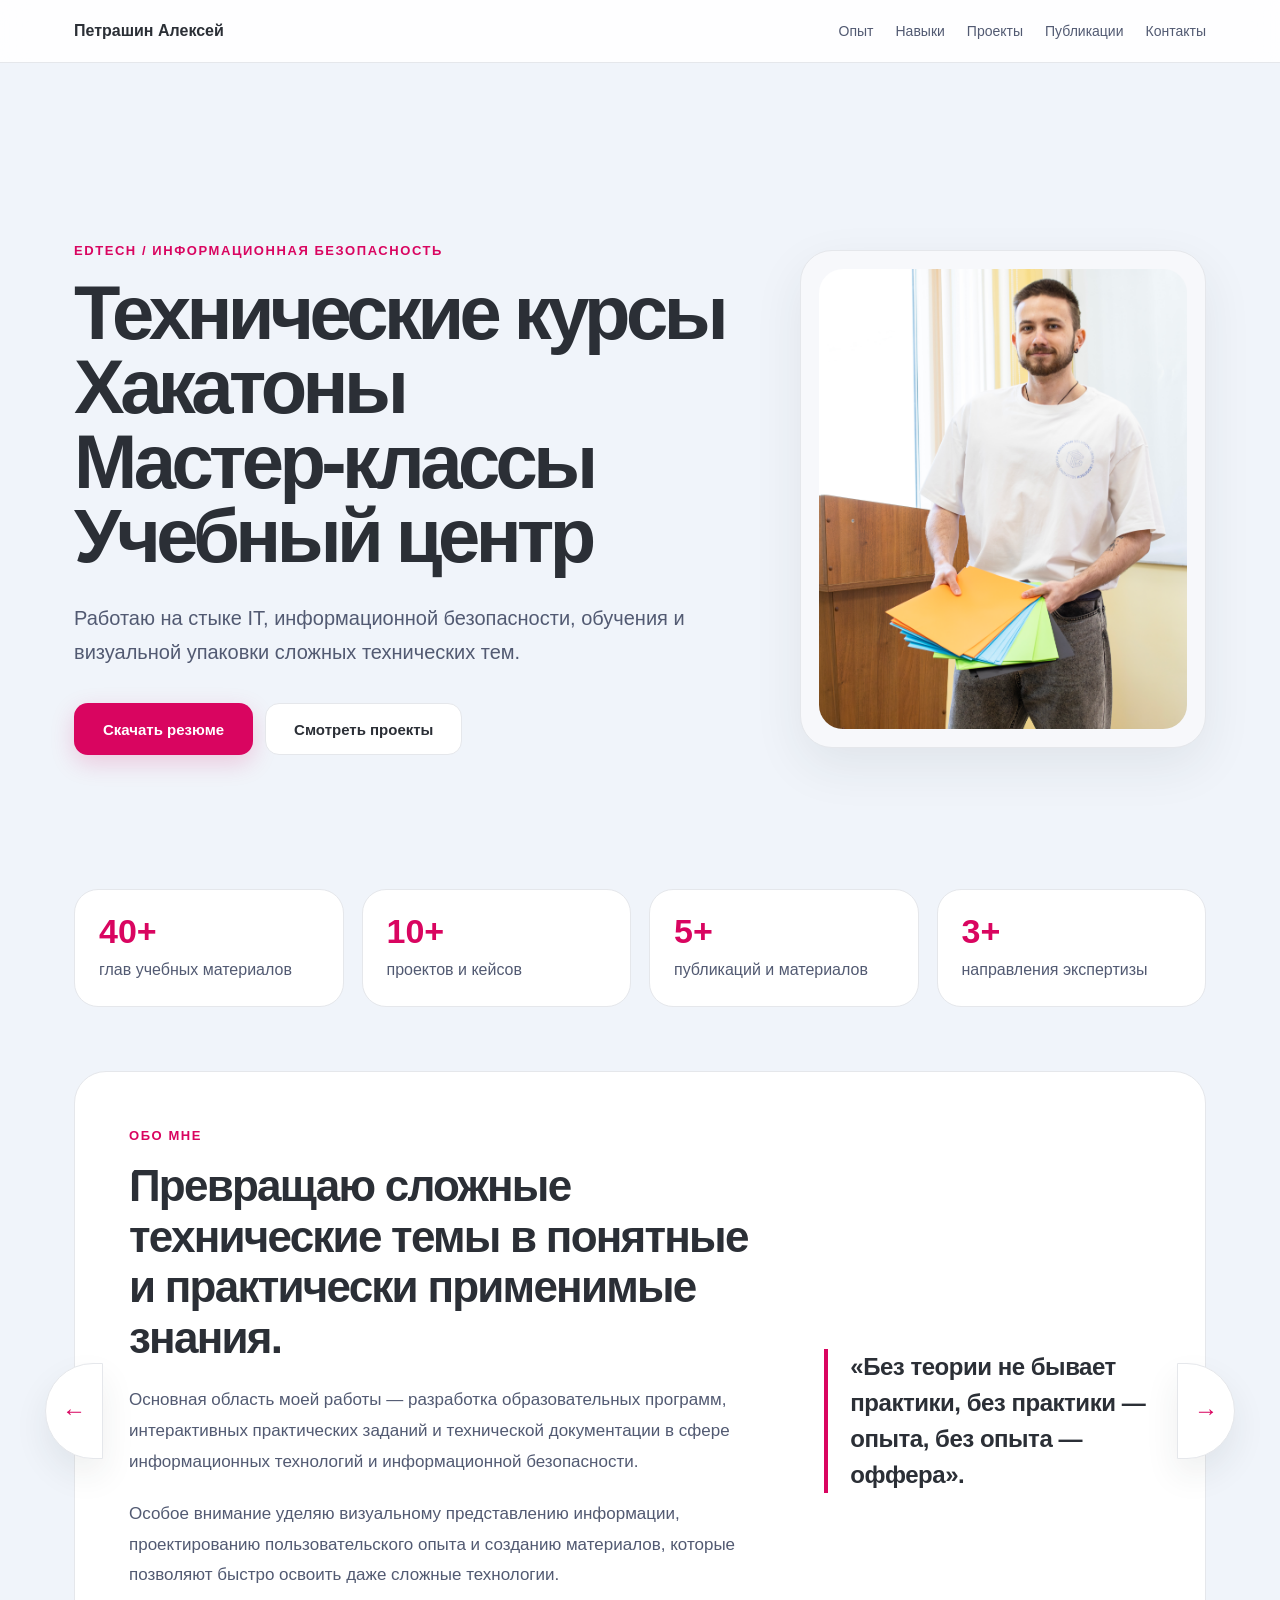
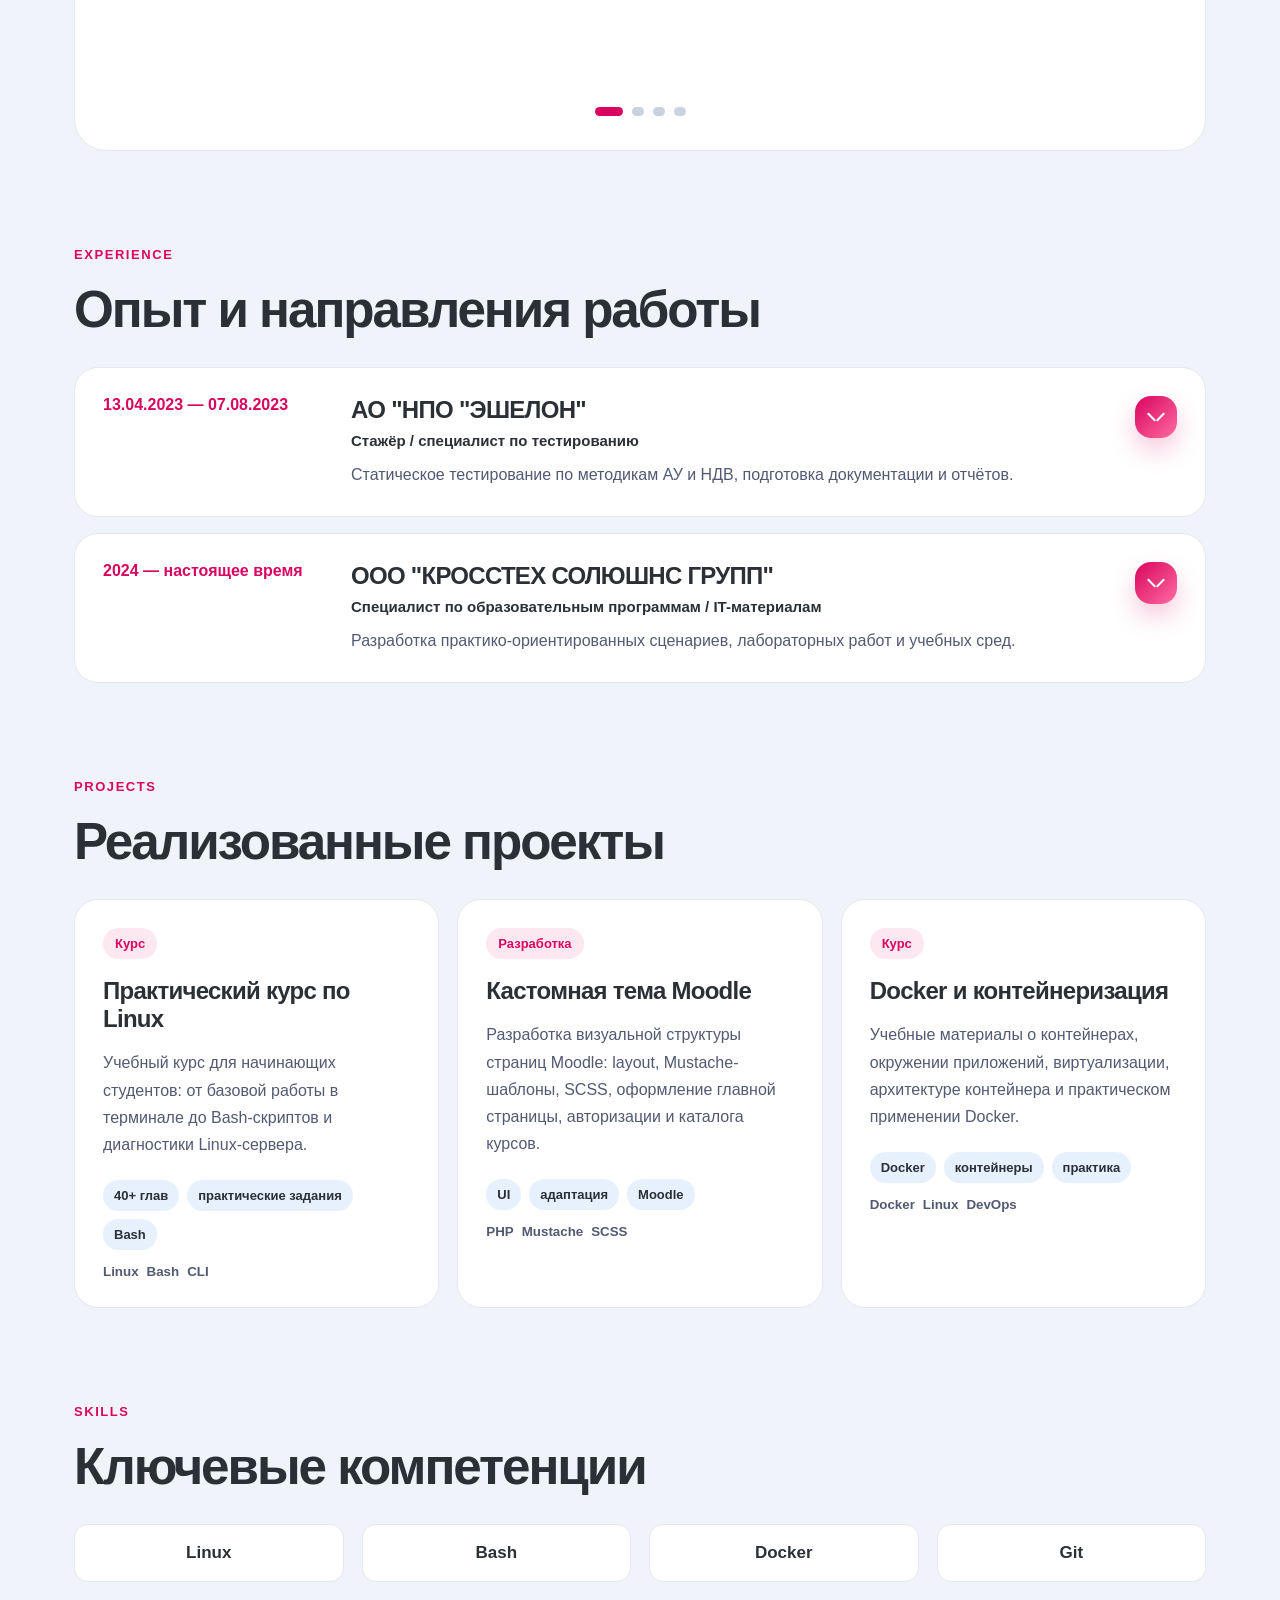
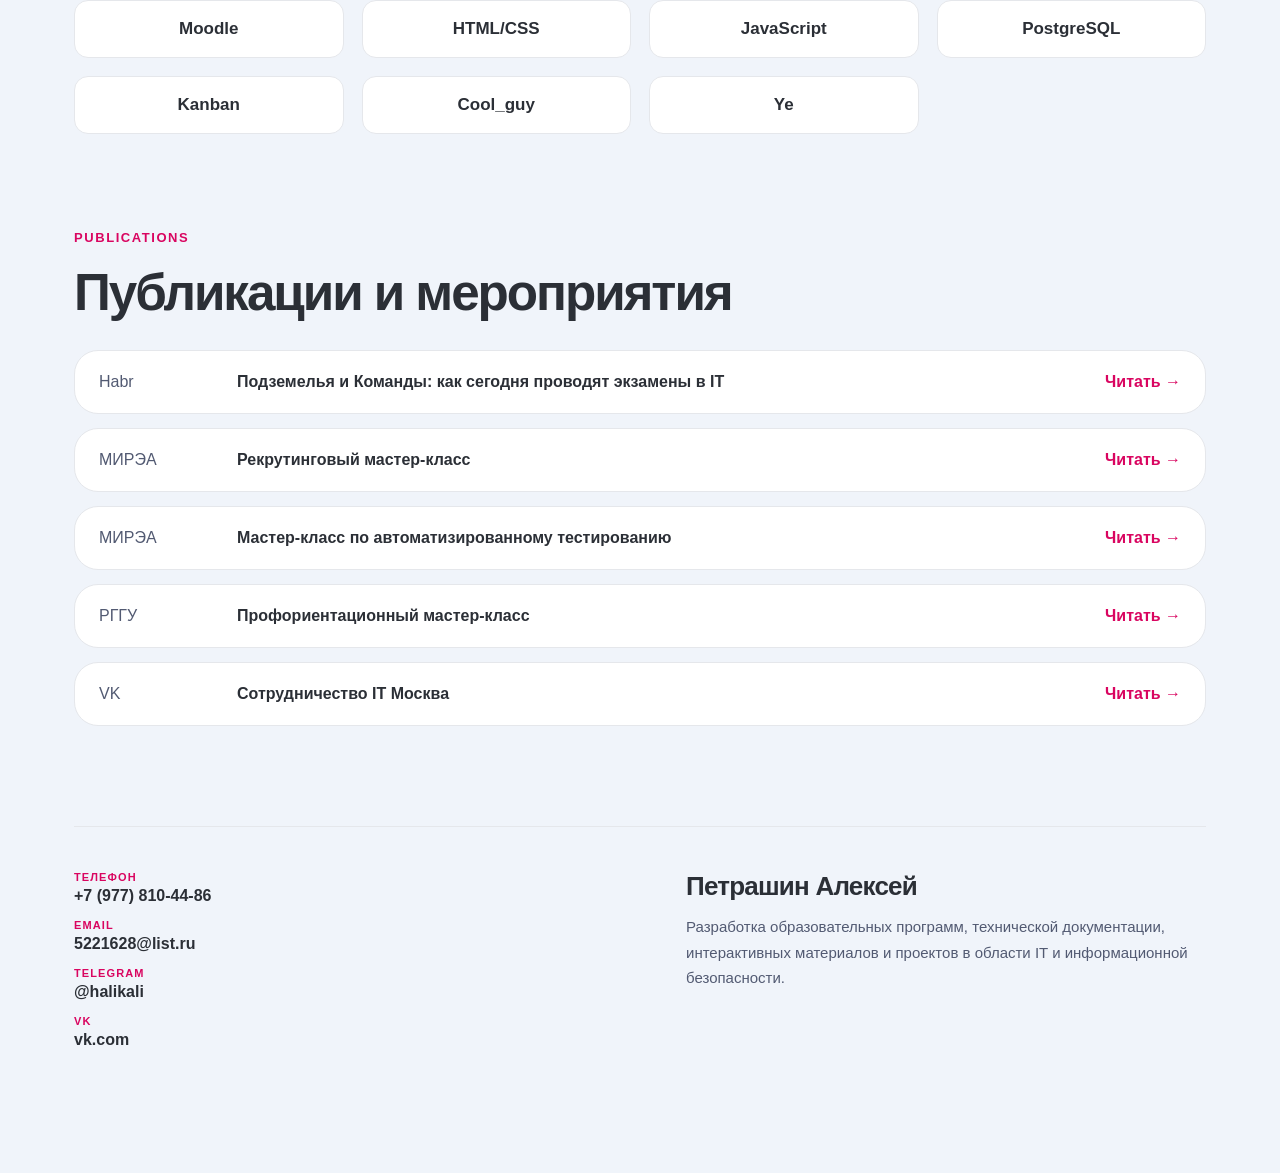
==== index.html @ f8457499 "Update portfolio design" ====
<!DOCTYPE html>
<html lang="ru">
<head>
  <meta charset="UTF-8" />
  <meta name="viewport" content="width=device-width, initial-scale=1.0" />

  <title>Имя Фамилия — резюме</title>

  <link rel="stylesheet" href="css/style.css" />
</head>
<body>

  <header class="site-header">
    <a class="logo" href="#">Петрашин Алексей</a>
    <nav class="nav">
      <a href="#experience">Опыт</a>
      <a href="#skills">Навыки</a>
      <a href="#projects">Проекты</a>
      <a href="#publications">Публикации</a>
      <a href="#contacts">Контакты</a>
    </nav>
  </header>
  
  <!-- &nbsp;  -->

  <main>


    <section class="hero">
      <div class="hero-content">
        <!-- <p class="eyebrow">IT / Education / Research</p> -->
        <p class="eyebrow">EdTech / Информационная безопасность</p>
        <h1>Технические курсы<br>Хакатоны<br>Мастер-классы<br> Учебный центр</h1>
        <!-- <h1>Создаю образовательные продукты, технические курсы и практические IT-материалы</h1> -->
        <p class="hero-text">
          Работаю на стыке IT, информационной безопасности, обучения и визуальной упаковки сложных технических тем.
        </p>
        <div class="hero-actions">
          <a class="button primary" href="assets/files/resume.pdf" target="_blank">
          Скачать резюме
          </a>
          <a class="button secondary" href="#projects">
          Смотреть проекты
          </a>
        </div>
      </div>
      <div class="hero-card">
        <div class="photo-container">
          <img src="src/pic/me.jpg" alt="Фотография">
        </div>
      </div>
    </section>


    <section class="stats">
      <div>
          <strong>40+</strong>
          <span>глав учебных материалов</span>
      </div>
      <div>
          <strong>10+</strong>
          <span>проектов и кейсов</span>
      </div>
      <div>
          <strong>5+</strong>
          <span>публикаций и материалов</span>
      </div>
      <div>
          <strong>3+</strong>
          <span>направления экспертизы</span>
      </div>
    </section>


<!-- <section class="about-me">
  <div class="about-text">
    <p class="eyebrow">About me</p>
    <h2>
      Превращаю сложные технические темы
      в понятные и практически применимые знания.
    </h2>
    <p>
      Основная область моей работы — разработка образовательных программ,
      интерактивных практических заданий и технической документации в сфере
      информационных технологий и информационной безопасности.
    </p>
    <p>
      Особое внимание уделяю визуальному представлению информации,
      проектированию пользовательского опыта и созданию материалов,
      которые позволяют быстро освоить даже сложные технологии.
    </p>
  </div>
  <div class="about-quote">
    <blockquote>
      «Без теории не бывает практики, без практики — опыта, без опыта — оффера».
    </blockquote>
  </div>
</section> -->

<section class="about-me">

  <p class="eyebrow">Обо мне</p>

  <button class="about-slider-btn about-slider-btn-prev" type="button" id="aboutPrev" aria-label="Предыдущий слайд">
    ←
  </button>

  <button class="about-slider-btn about-slider-btn-next" type="button" id="aboutNext" aria-label="Следующий слайд">
    →
  </button>








  <div class="about-slider-window">
    <div class="about-slider-track" id="aboutSliderTrack">

      <article class="about-slide about-slide-text">
        <div class="about-text">
          <h2>
            Превращаю сложные технические темы
            в понятные и практически применимые знания.
          </h2>

          <p>
            Основная область моей работы — разработка образовательных программ,
            интерактивных практических заданий и технической документации в сфере
            информационных технологий и информационной безопасности.
          </p>

          <p>
            Особое внимание уделяю визуальному представлению информации,
            проектированию пользовательского опыта и созданию материалов,
            которые позволяют быстро освоить даже сложные технологии.
          </p>
        </div>

        <div class="about-quote">
          <blockquote>
            «Без теории не бывает практики, без практики — опыта, без опыта — оффера».
          </blockquote>
        </div>
      </article>

      <article class="about-slide">
        <img src="src/pic/about-1.jpg" alt="Фото">
      </article>

      <article class="about-slide">
        <img src="src/pic/about-2.jpg" alt="Фото">
      </article>

      <article class="about-slide">
        <img src="src/pic/about-3.jpg" alt="Фото">
      </article>

    </div>
  </div>

  <div class="about-dots" id="aboutDots"></div>

</section>





<!-- Опыт -->
<section class="section" id="experience">
  <div class="section-head">
    <p class="eyebrow">Experience</p>
    <h2>Опыт и направления работы</h2>
  </div>
  <div class="experience-list" id="experienceList"></div>
</section>






<!-- Projects -->
<section class="section" id="projects">
  <div class="section-head">
    <p class="eyebrow">Projects</p>
    <h2>Реализованные проекты</h2>
  </div>
<div class="project-grid" id="projectsGrid"></div>
</section>


<!-- Skills -->
<section class="section" id="skills">
  <div class="section-head">
    <p class="eyebrow">Skills</p>
    <h2>Ключевые компетенции</h2>
  </div>
<div class="skill-grid" id="skillsGrid"></div>
</section>



<section class="section" id="publications">
  <div class="section-head">
    <p class="eyebrow">Publications</p>
    <h2>Публикации и мероприятия</h2>
  </div>
<div class="publication-list" id="publicationsList"></div>
</section>



<!-- Footer -->
<footer class="footer" id="contacts">
  <div class="footer-top">
    <div class="footer-about">
      <h2>Петрашин Алексей</h2>
      <p>
        Разработка образовательных программ, технической документации,
        интерактивных материалов и проектов в области IT и информационной безопасности.
      </p>
    </div>
    <div class="footer-contacts">
      <div class="footer-item">
        <span>Телефон</span>
        <a href="tel:+79778104486">+7 (977) 810-44-86</a>
      </div>
      <div class="footer-item">
        <span>Email</span>
        <a href="mailto:mail@example.ru">5221628@list.ru</a>
      </div>
      <div class="footer-item">
        <span>Telegram</span>
        <a href="https://t.me/username" target="_blank">@halikali</a>
      </div>
      <div class="footer-item">
        <span>VK</span>
        <a href="https://vk.com/id449569898" target="_blank">vk.com</a>
      </div>
    </div>
  </div>
</footer>


  </main>
<script src="script.js">
</script>

</body>
</html>
---- css/style.css ----
@import url("./other.css");
@import url("./header.css");
@import url("./hero.css");
@import url("./about.css");

:root {
  --bg: #F0F4FA;
  --bg-soft: #f7f8fb;
  --text: #2b2f36;
  --muted: #525a72;
  --line: #e5e7eb;
  --accent: #d90560;
  --accent-soft: #fde8f1;
  --blue-soft: #e7f1fd;

  --radius-xl: 32px;
  --radius-lg: 24px;
  --radius-md: 16px;

  --shadow: 0 18px 50px rgba(43, 47, 54, 0.08);
}

* {
  box-sizing: border-box;
}

html {
  scroll-behavior: smooth;
}

body {
  margin: 0;
  font-family: Inter, Arial, sans-serif;
  color: var(--text);
  background: var(--bg);
}

a {
  color: inherit;
  text-decoration: none;
}

main {
  max-width: 1180px;
  margin: 0 auto;
  padding: 56px 24px 90px;
}

h1 {
  max-width: 820px;
  margin: 0;
  font-size: clamp(42px, 6vw, 76px);
  line-height: 0.98;
  letter-spacing: -0.06em;
}
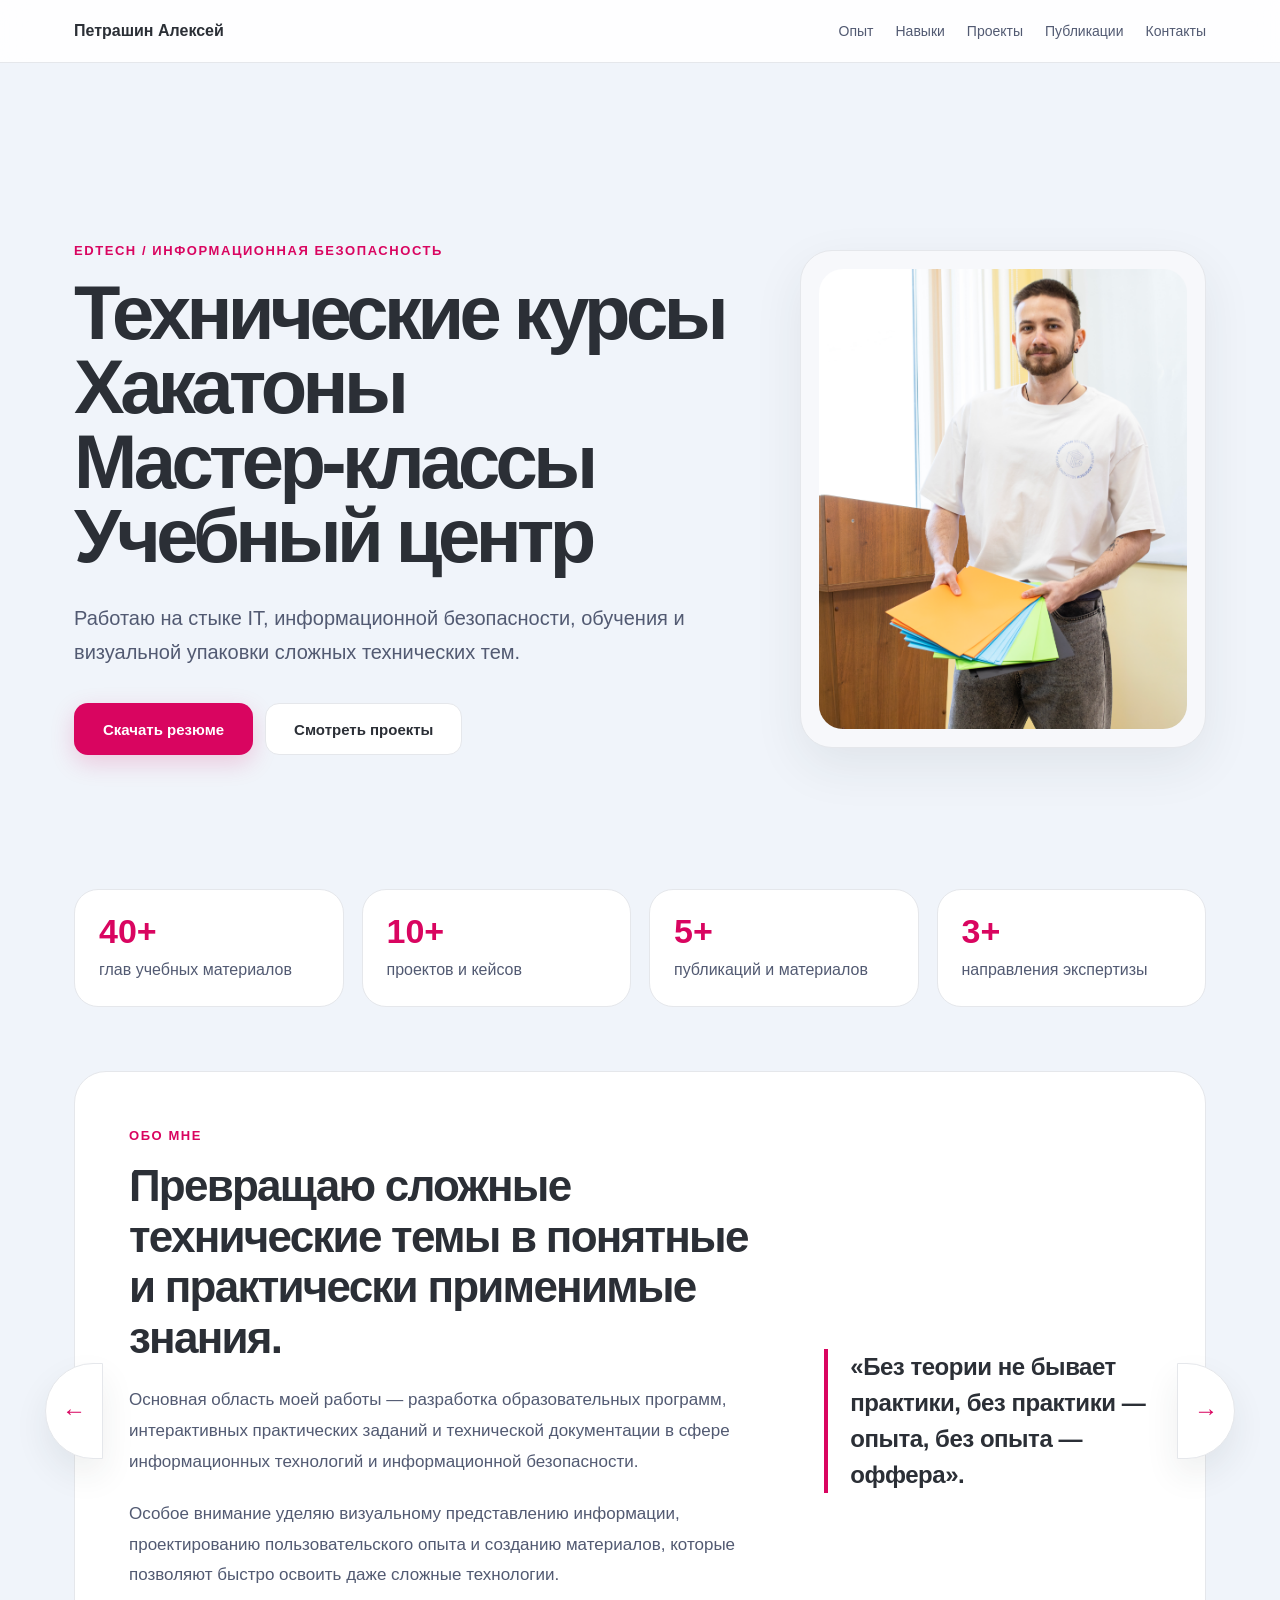
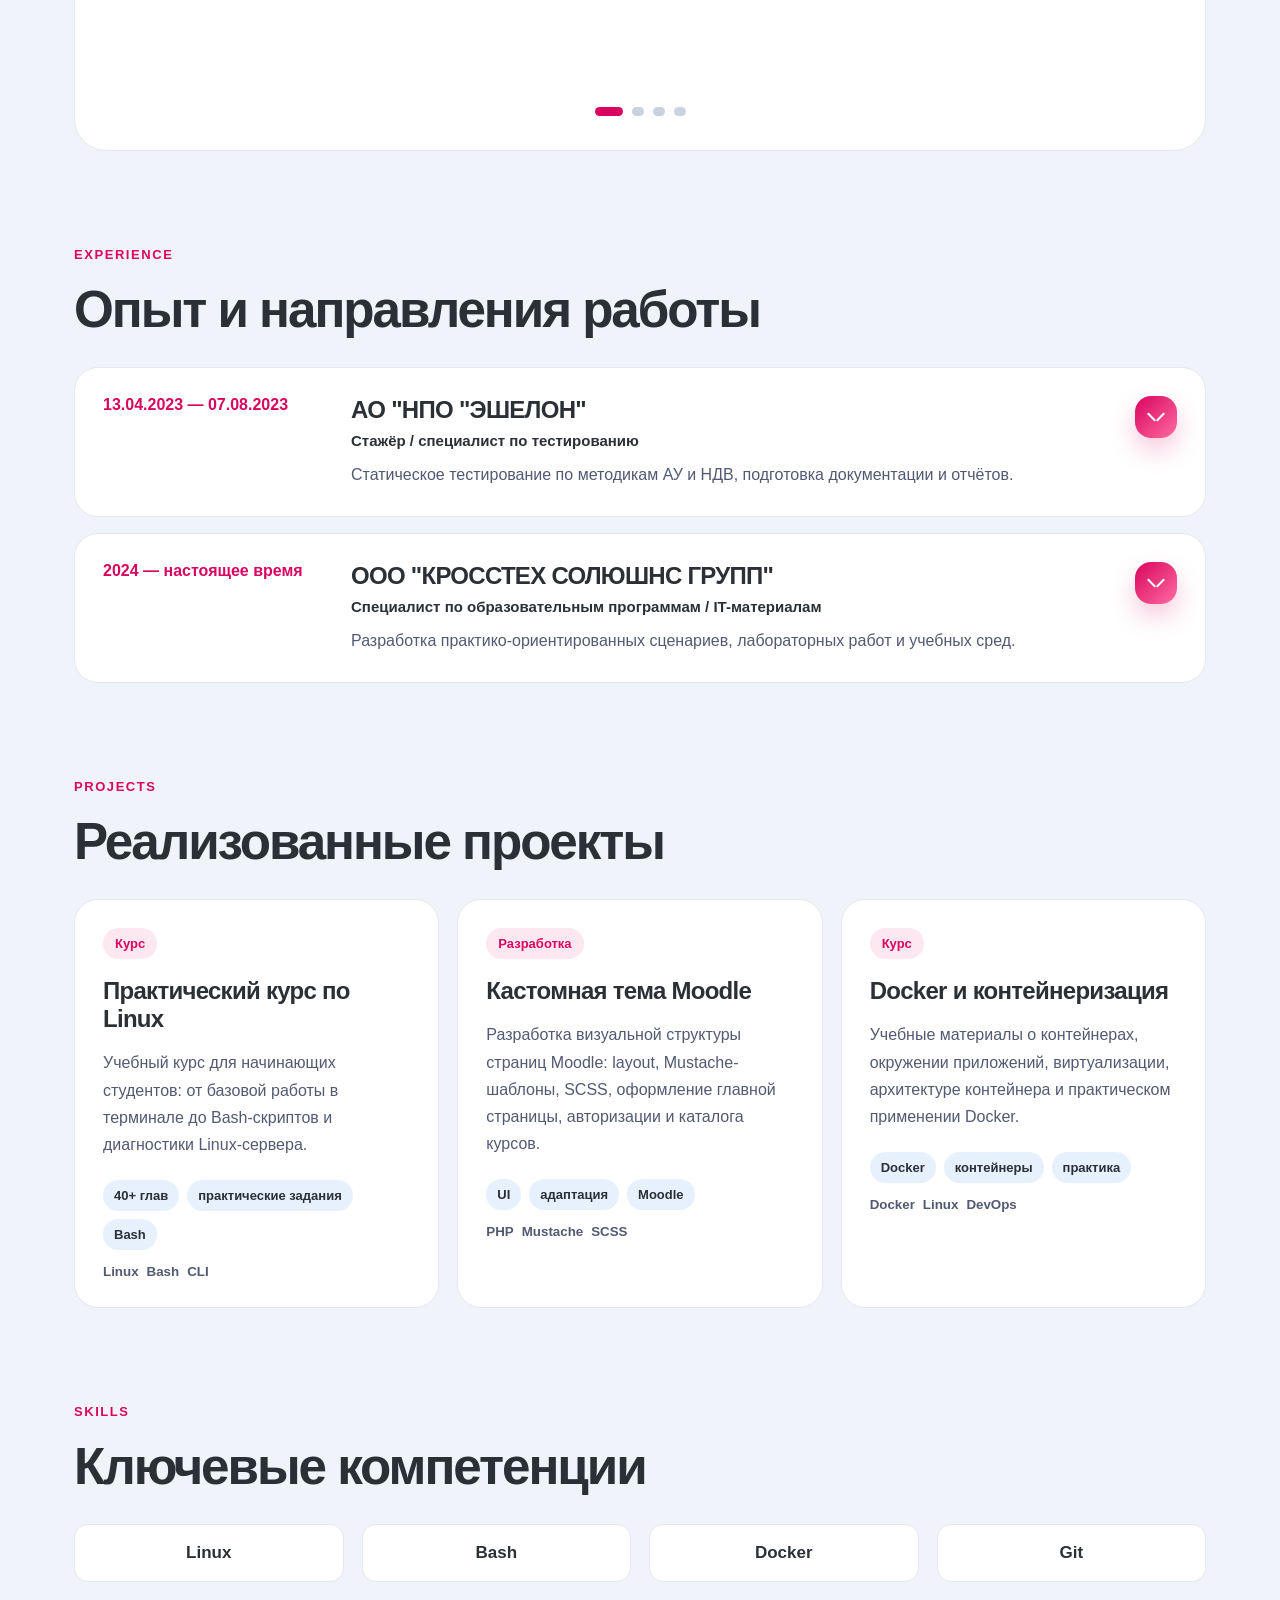
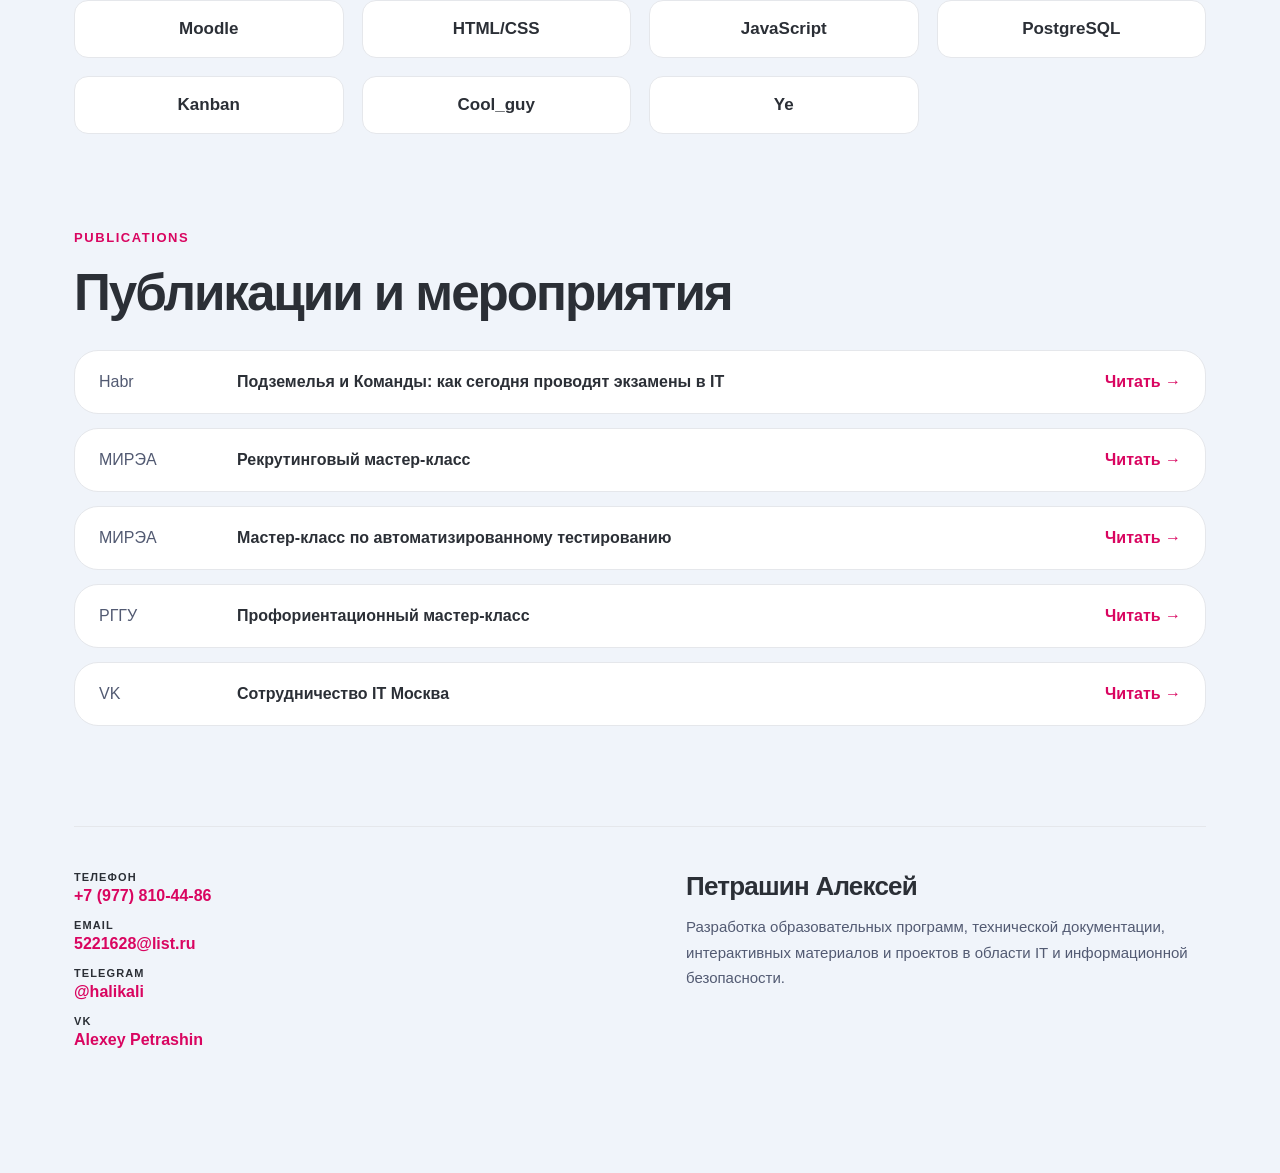
==== commit c26a63ae: "Fix footer" ====
--- a/index.html
+++ b/index.html
@@ -147,7 +147,7 @@
       </article>
 
       <article class="about-slide">
-        <img src="src/pic/about-1.jpg" alt="Фото">
+        <img src="src/pic/about-1.JPG" alt="Фото">
       </article>
 
       <article class="about-slide">
@@ -155,7 +155,7 @@
       </article>
 
       <article class="about-slide">
-        <img src="src/pic/about-3.jpg" alt="Фото">
+        <img src="src/pic/about-3.JPG" alt="Фото">
       </article>
 
     </div>
@@ -231,15 +231,15 @@
       </div>
       <div class="footer-item">
         <span>Email</span>
-        <a href="mailto:mail@example.ru">5221628@list.ru</a>
+        <a href="mailto:5221628@list.ru">5221628@list.ru</a>
       </div>
       <div class="footer-item">
         <span>Telegram</span>
-        <a href="https://t.me/username" target="_blank">@halikali</a>
+        <a href="https://t.me/halikali" target="_blank">@halikali</a>
       </div>
       <div class="footer-item">
         <span>VK</span>
-        <a href="https://vk.com/id449569898" target="_blank">vk.com</a>
+        <a href="https://vk.com/id449569898" target="_blank">Alexey Petrashin</a>
       </div>
     </div>
   </div>
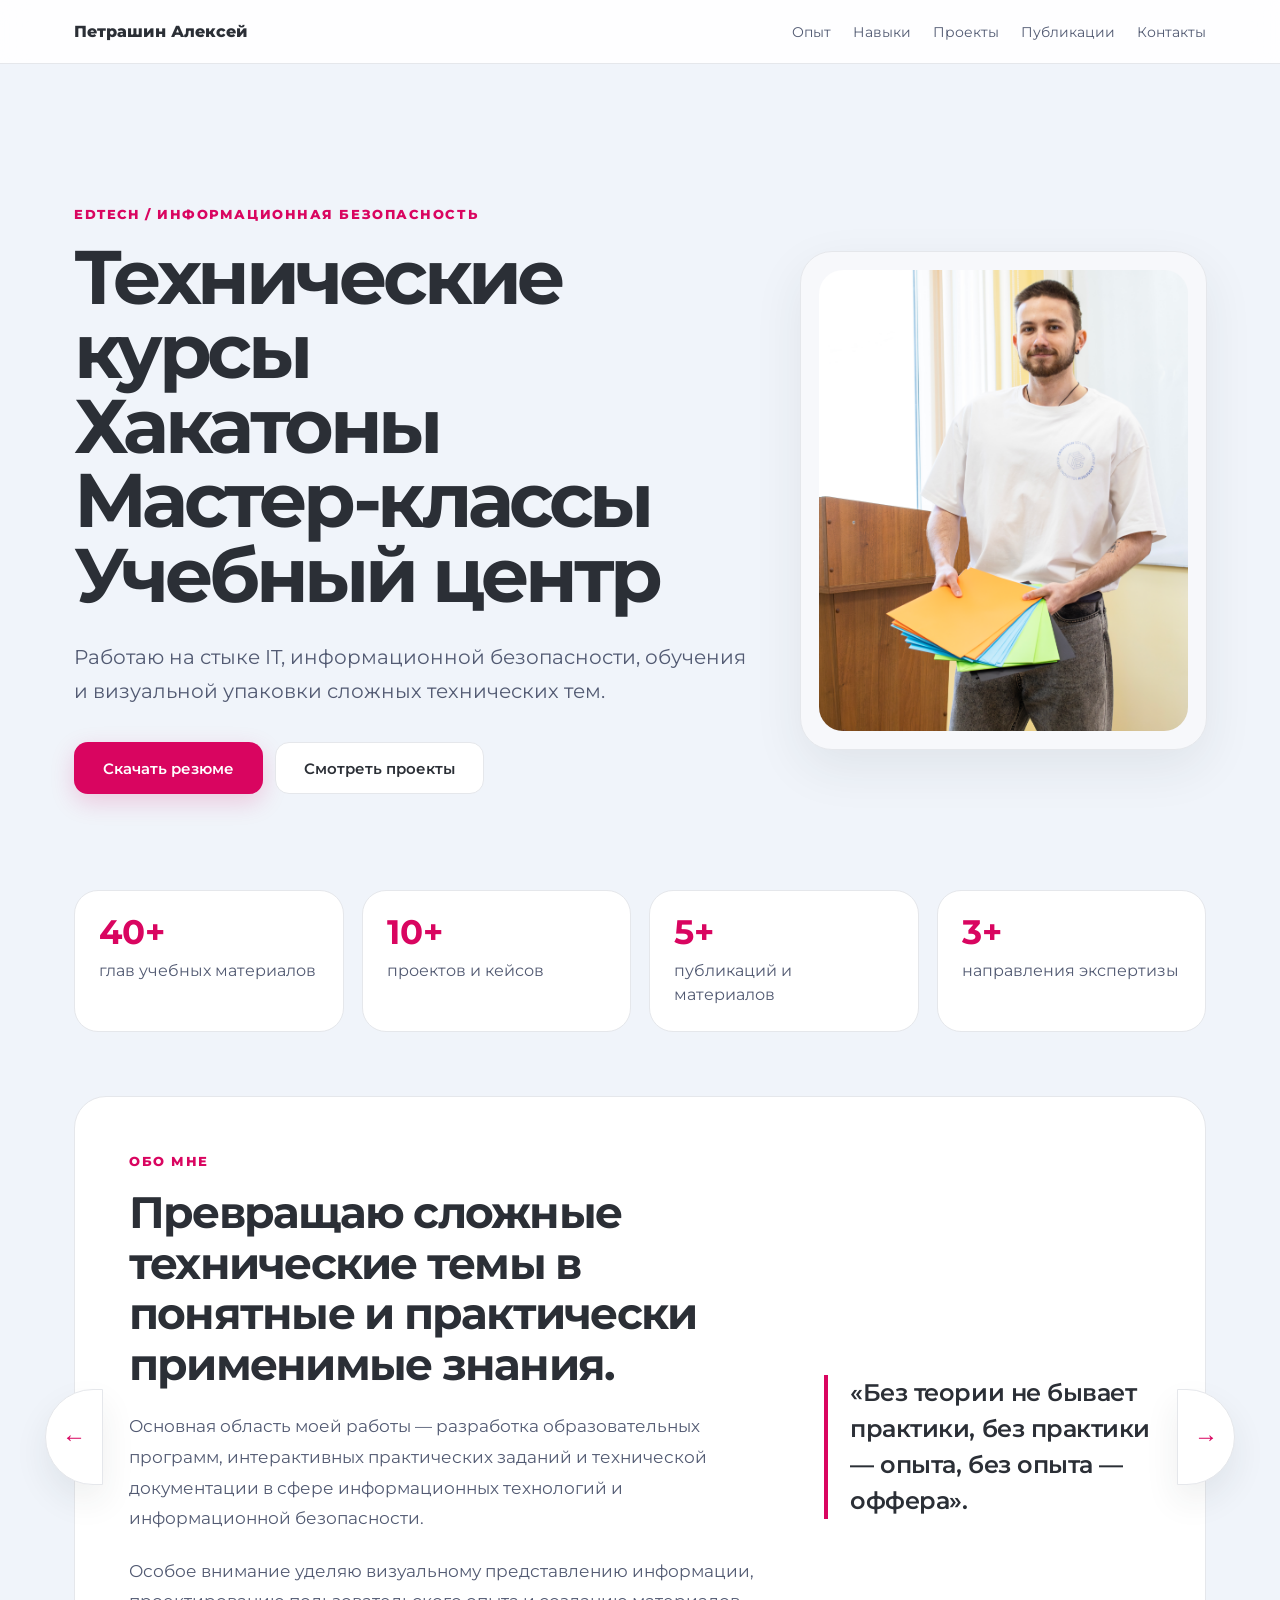
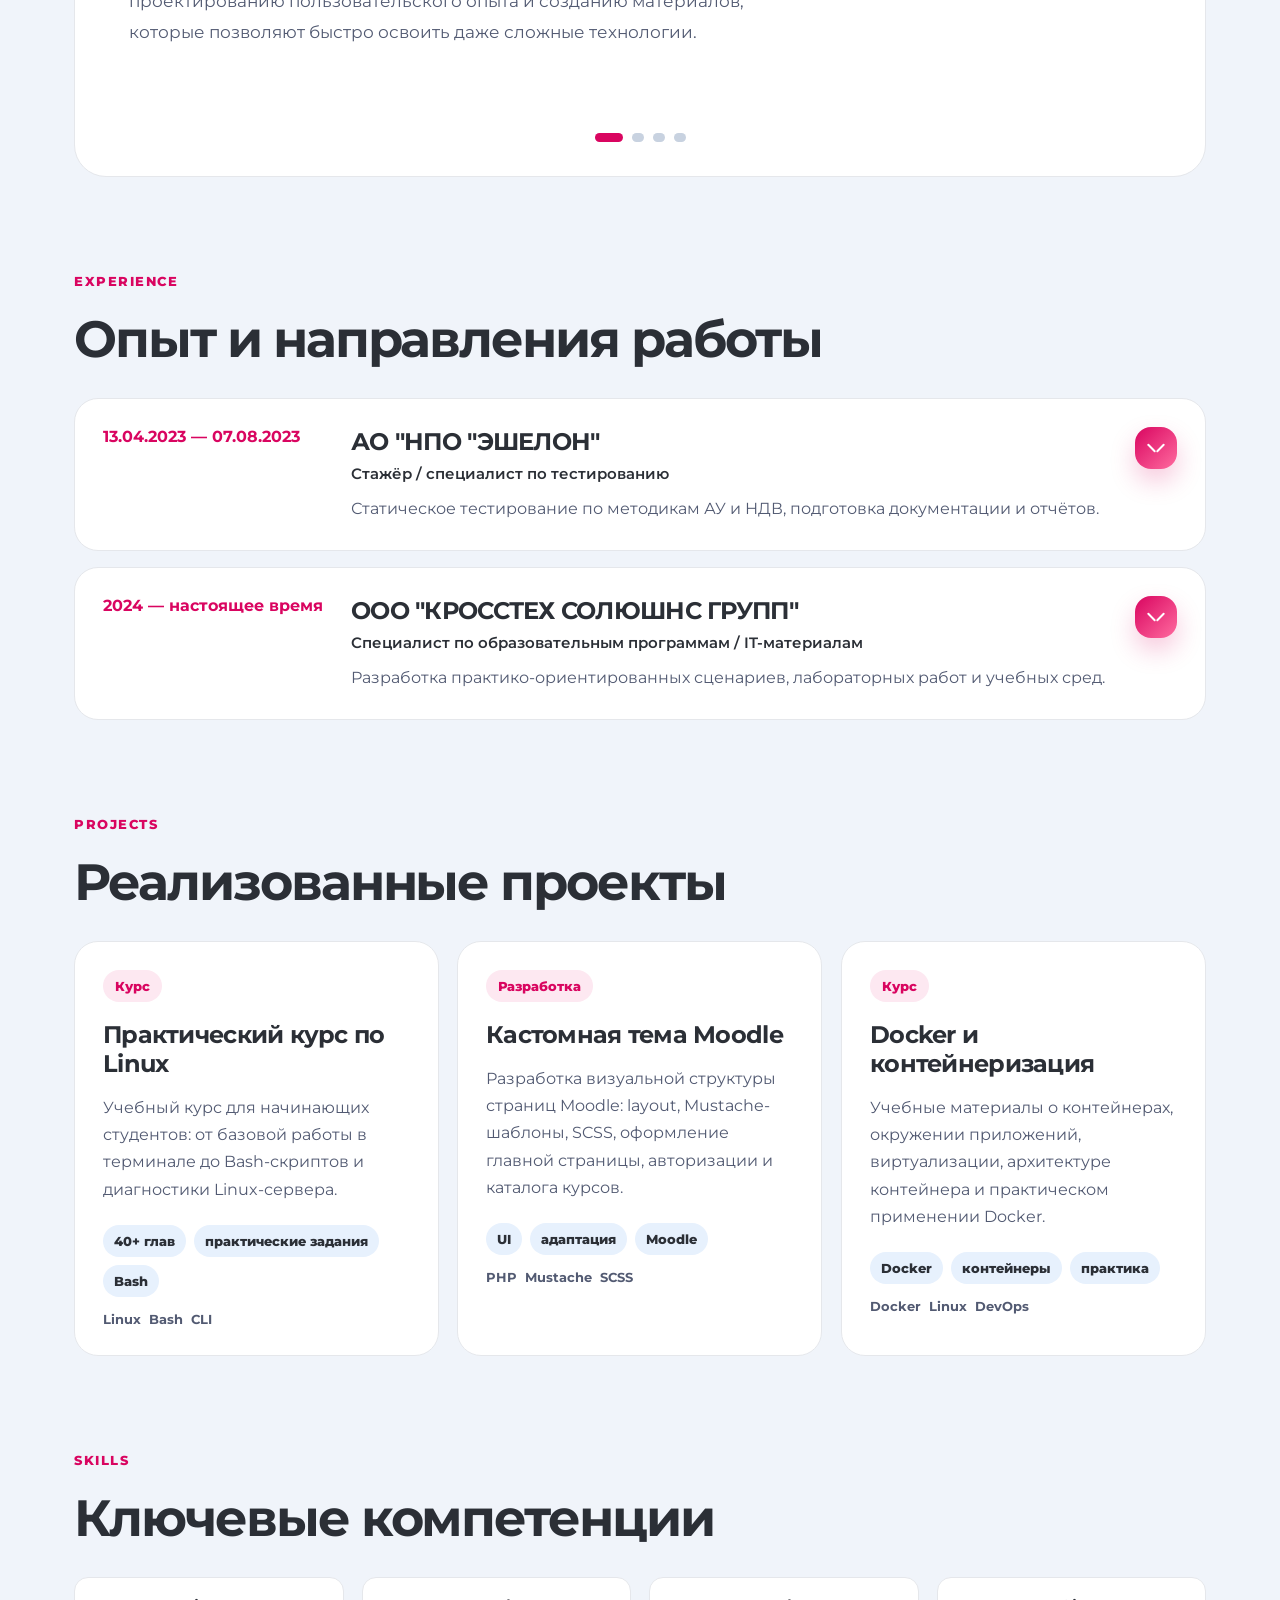
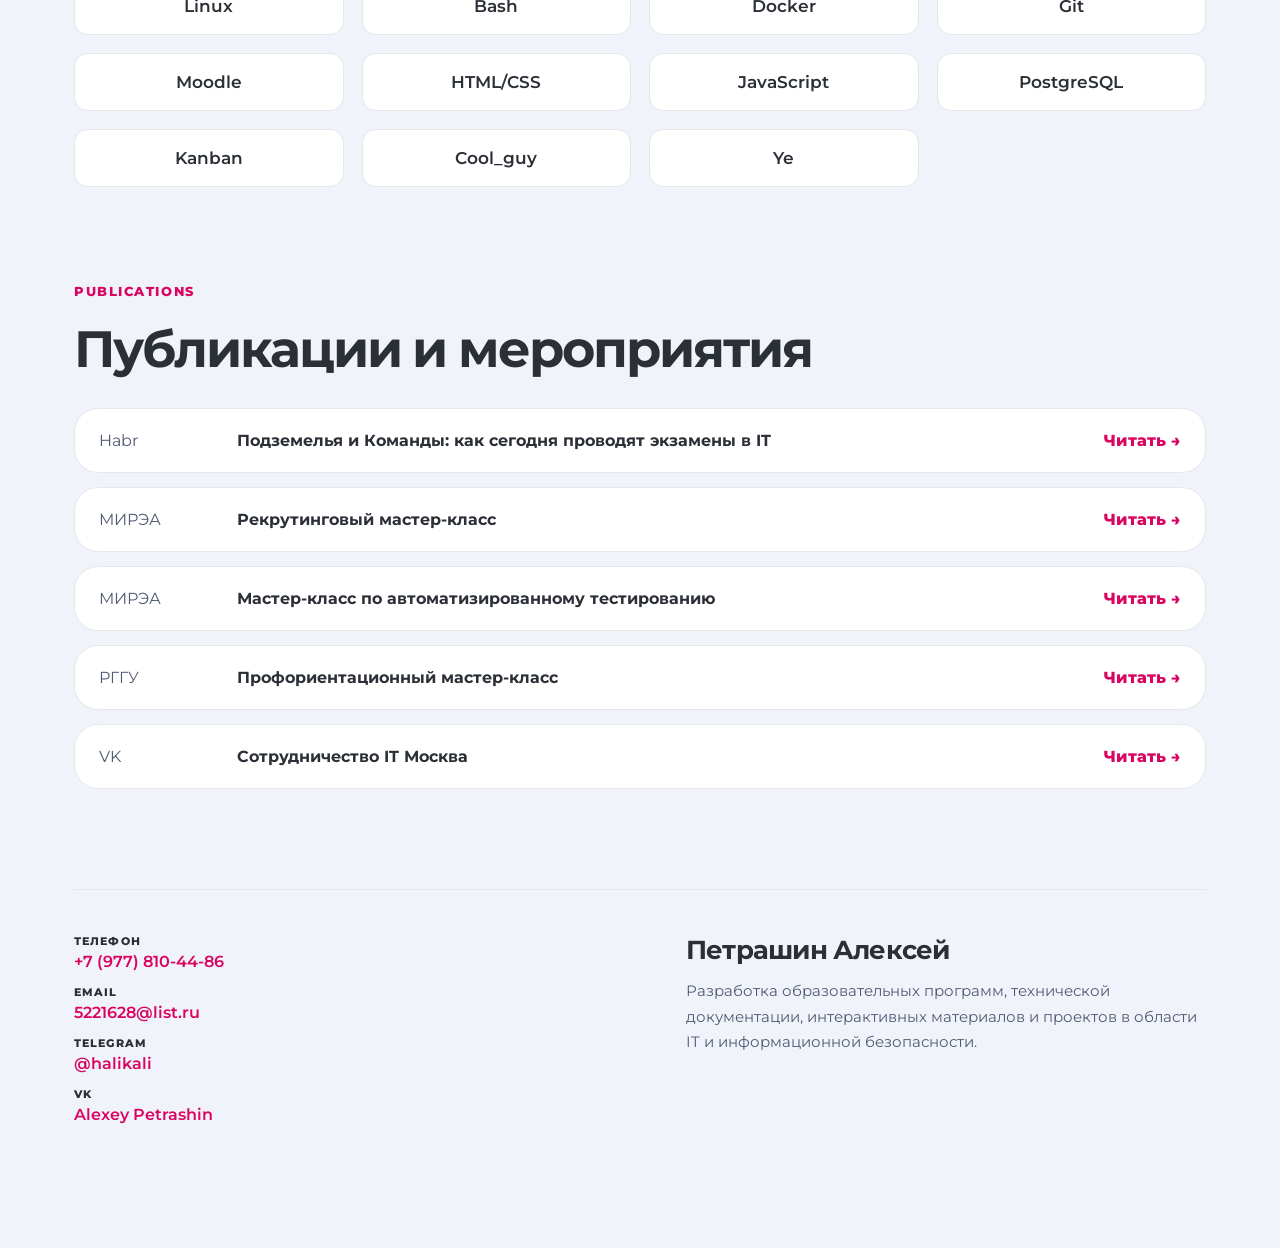
==== commit 349bd141: "add fav / fix" ====
--- a/index.html
+++ b/index.html
@@ -4,8 +4,11 @@
   <meta charset="UTF-8" />
   <meta name="viewport" content="width=device-width, initial-scale=1.0" />
 
-  <title>Имя Фамилия — резюме</title>
-
+  <title>Петрашин Алексей — резюме</title>
+  <link rel="preconnect" href="https://fonts.googleapis.com">
+<link rel="preconnect" href="https://fonts.gstatic.com" crossorigin>
+<link rel="icon" type="image/png" sizes="32x32" href="src/favicon/favicon-32x32.png">
+<link href="https://fonts.googleapis.com/css2?family=Montserrat:wght@100..900&display=swap" rel="stylesheet">
   <link rel="stylesheet" href="css/style.css" />
 </head>
 <body>
--- a/css/style.css
+++ b/css/style.css
@@ -2,6 +2,7 @@
 @import url("./header.css");
 @import url("./hero.css");
 @import url("./about.css");
+@import url("./paralax.css");
 
 :root {
   --bg: #F0F4FA;
@@ -30,7 +31,8 @@
 
 body {
   margin: 0;
-  font-family: Inter, Arial, sans-serif;
+  /* font-family: Inter, Arial, sans-serif; */
+  font-family: "Montserrat", Arial, sans-serif;
   color: var(--text);
   background: var(--bg);
 }
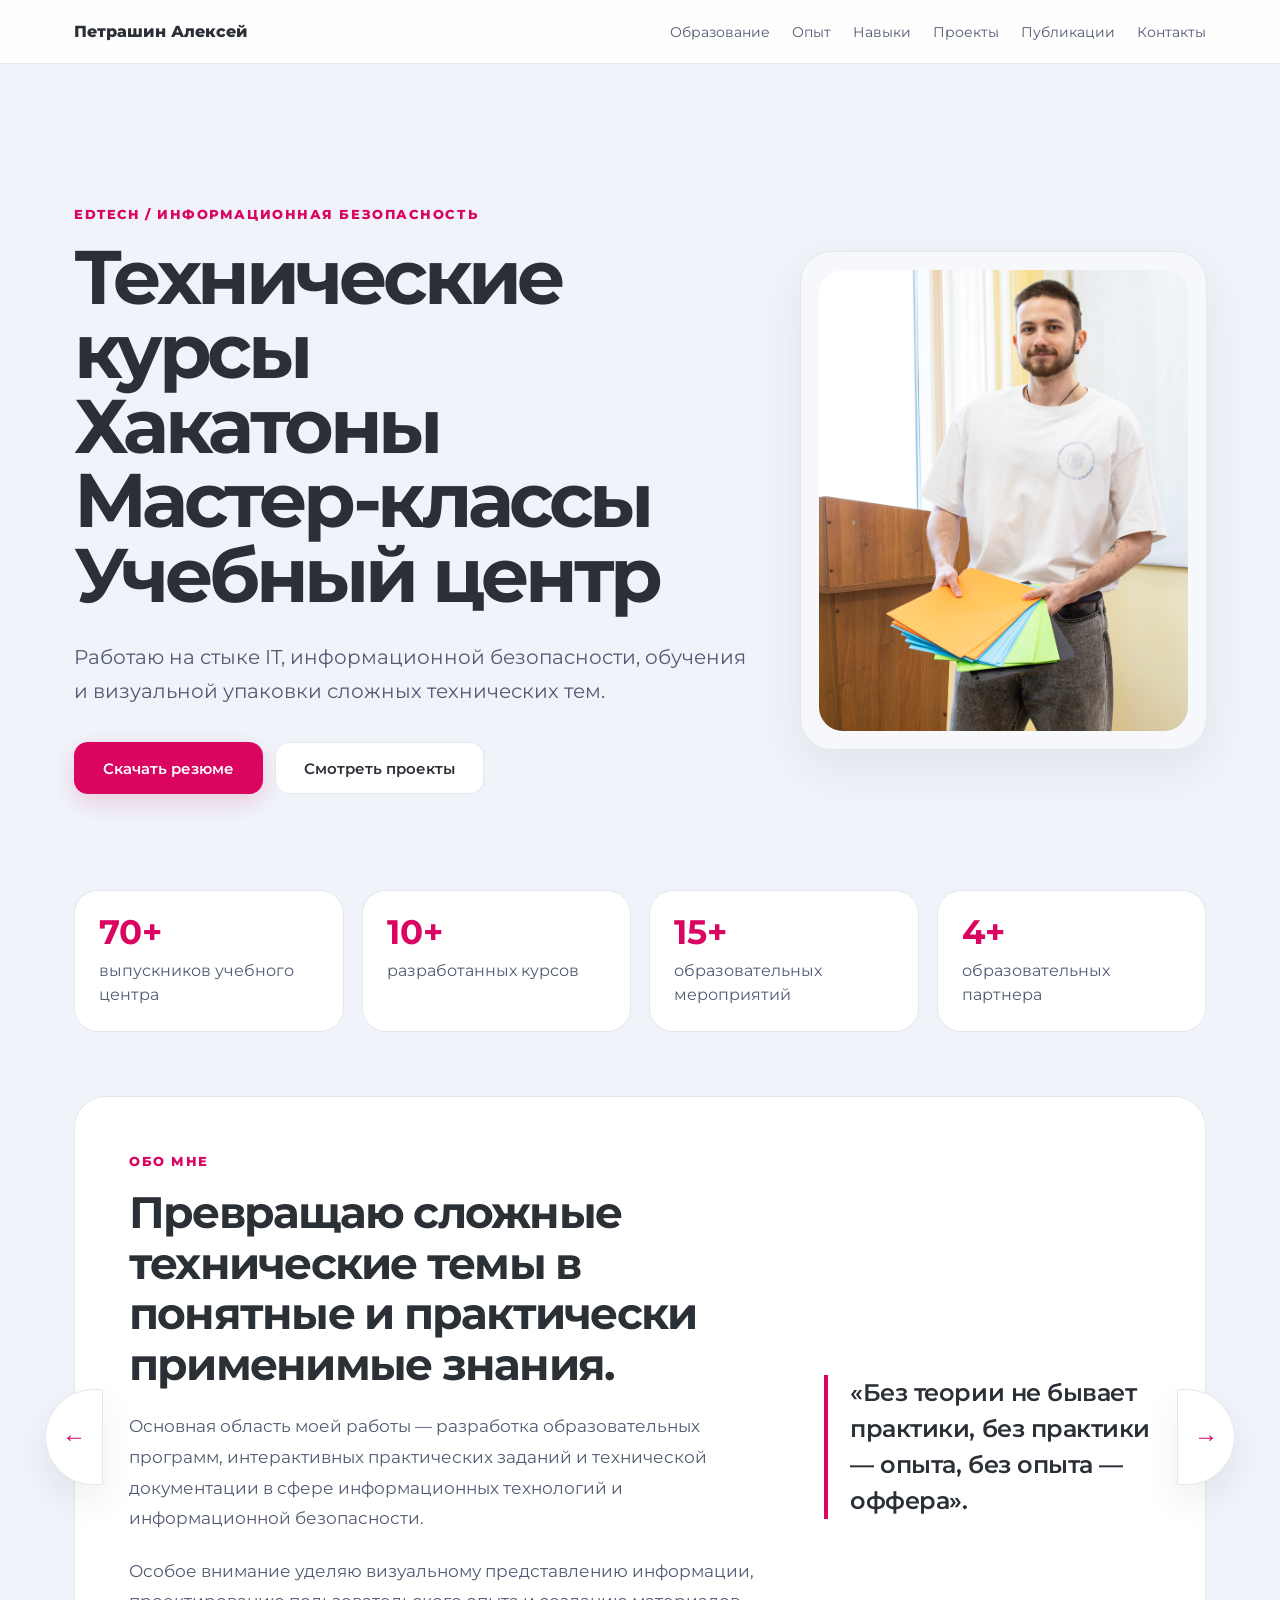
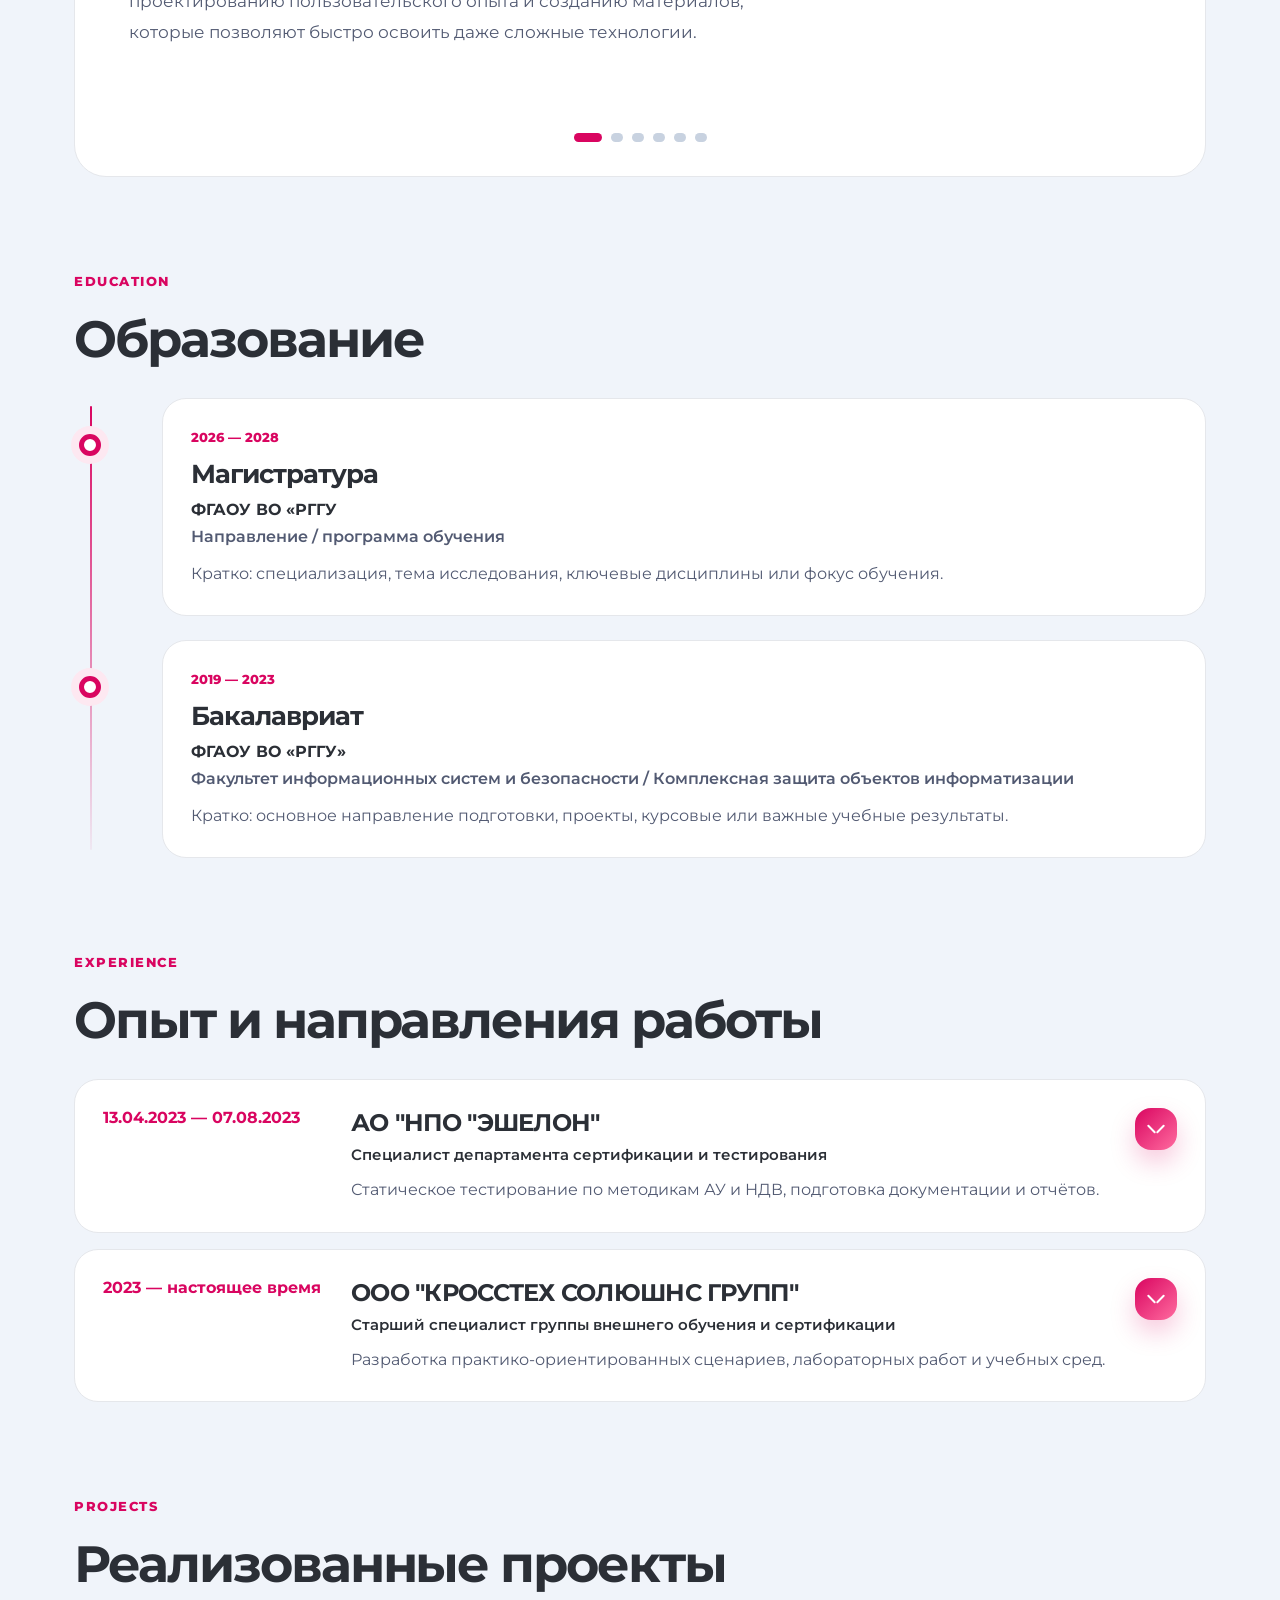
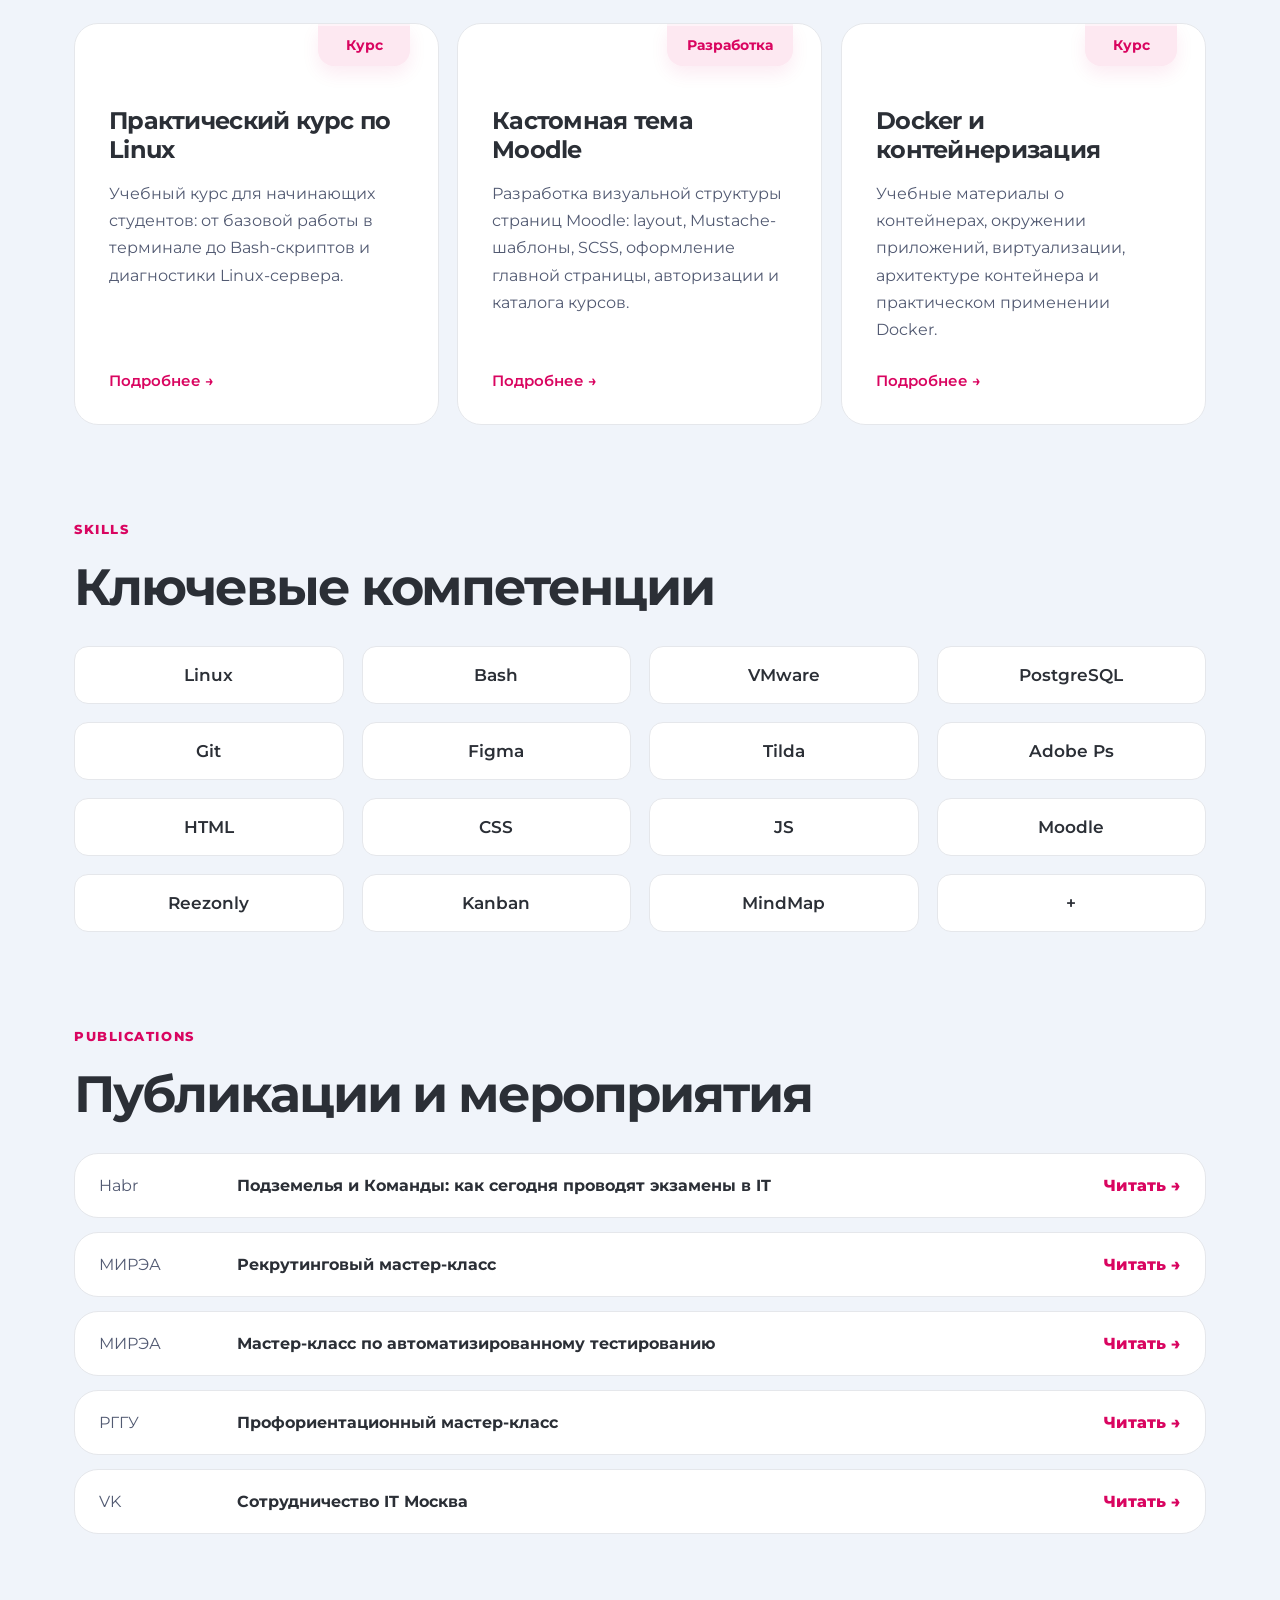
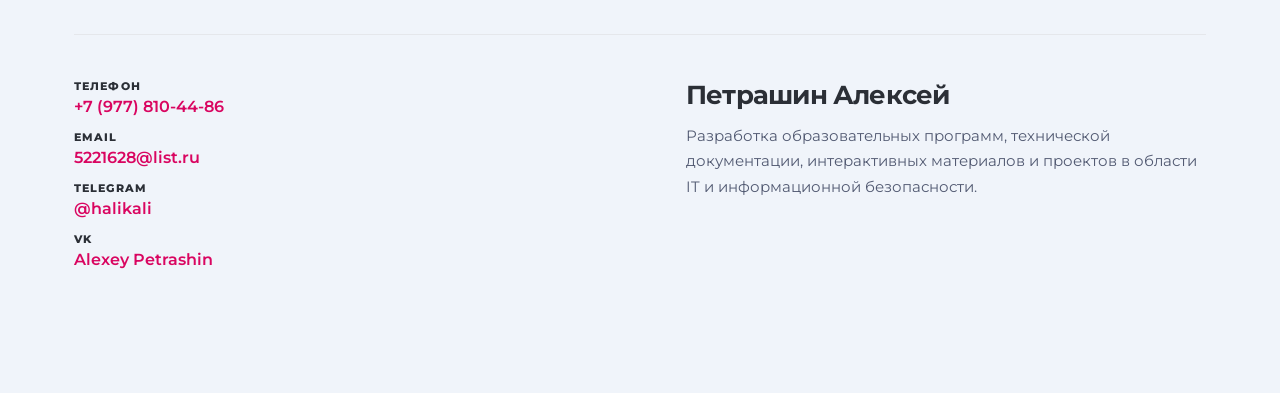
==== commit f011f64a: "Fix educate" ====
--- a/index.html
+++ b/index.html
@@ -7,7 +7,9 @@
   <title>Петрашин Алексей — резюме</title>
   <link rel="preconnect" href="https://fonts.googleapis.com">
 <link rel="preconnect" href="https://fonts.gstatic.com" crossorigin>
+
 <link rel="icon" type="image/png" sizes="32x32" href="src/favicon/favicon-32x32.png">
+
 <link href="https://fonts.googleapis.com/css2?family=Montserrat:wght@100..900&display=swap" rel="stylesheet">
   <link rel="stylesheet" href="css/style.css" />
 </head>
@@ -16,6 +18,7 @@
   <header class="site-header">
     <a class="logo" href="#">Петрашин Алексей</a>
     <nav class="nav">
+      <a href="#education">Образование</a>
       <a href="#experience">Опыт</a>
       <a href="#skills">Навыки</a>
       <a href="#projects">Проекты</a>
@@ -57,48 +60,23 @@
 
     <section class="stats">
       <div>
-          <strong>40+</strong>
-          <span>глав учебных материалов</span>
+          <strong>70+</strong>
+          <span>выпускников учебного центра</span>
       </div>
       <div>
           <strong>10+</strong>
-          <span>проектов и кейсов</span>
-      </div>
-      <div>
-          <strong>5+</strong>
-          <span>публикаций и материалов</span>
-      </div>
-      <div>
-          <strong>3+</strong>
-          <span>направления экспертизы</span>
+          <span>разработанных курсов</span>
+      </div>
+      <div>
+          <strong>15+</strong>
+          <span>образовательных мероприятий</span>
+      </div>
+      <div>
+          <strong>4+</strong>
+          <span>образовательных партнера</span>
       </div>
     </section>
 
-
-<!-- <section class="about-me">
-  <div class="about-text">
-    <p class="eyebrow">About me</p>
-    <h2>
-      Превращаю сложные технические темы
-      в понятные и практически применимые знания.
-    </h2>
-    <p>
-      Основная область моей работы — разработка образовательных программ,
-      интерактивных практических заданий и технической документации в сфере
-      информационных технологий и информационной безопасности.
-    </p>
-    <p>
-      Особое внимание уделяю визуальному представлению информации,
-      проектированию пользовательского опыта и созданию материалов,
-      которые позволяют быстро освоить даже сложные технологии.
-    </p>
-  </div>
-  <div class="about-quote">
-    <blockquote>
-      «Без теории не бывает практики, без практики — опыта, без опыта — оффера».
-    </blockquote>
-  </div>
-</section> -->
 
 <section class="about-me">
 
@@ -111,12 +89,6 @@
   <button class="about-slider-btn about-slider-btn-next" type="button" id="aboutNext" aria-label="Следующий слайд">
     →
   </button>
-
-
-
-
-
-
 
 
   <div class="about-slider-window">
@@ -151,14 +123,42 @@
 
       <article class="about-slide">
         <img src="src/pic/about-1.JPG" alt="Фото">
+         <div class="about-photo-badge">
+           CrossHack 4.0
+           <br>Организатор Хакатона
+        </div>
       </article>
 
       <article class="about-slide">
         <img src="src/pic/about-2.jpg" alt="Фото">
+               <div class="about-photo-badge">
+           Мастер-класс в РТУ МИРЭА
+           <br>Спикер
+        </div>
       </article>
 
       <article class="about-slide">
         <img src="src/pic/about-3.JPG" alt="Фото">
+                   <div class="about-photo-badge">
+           Пресс-тур студСМИ
+           <br>Организатор
+        </div>
+      </article>
+
+       <article class="about-slide">
+        <img src="src/pic/about-4.JPG" alt="Фото">
+               <div class="about-photo-badge">
+           CrossHack 4.0
+           <br>Организатор Хакатона
+        </div>
+      </article>
+
+      <article class="about-slide">
+        <img src="src/pic/about-5.jpg" alt="Фото">
+                <div class="about-photo-badge">
+           CrossHack 5.0
+           <br>Организатор Хакатона
+        </div>
       </article>
 
     </div>
@@ -169,7 +169,14 @@
 </section>
 
 
-
+<section class="section" id="education">
+  <div class="section-head">
+    <p class="eyebrow">Education</p>
+    <h2>Образование</h2>
+  </div>
+
+  <div class="education-timeline" id="educationTimeline"></div>
+</section>
 
 
 <!-- Опыт -->
--- a/css/style.css
+++ b/css/style.css
@@ -3,6 +3,7 @@
 @import url("./hero.css");
 @import url("./about.css");
 @import url("./paralax.css");
+@import url("./education.css");
 
 :root {
   --bg: #F0F4FA;
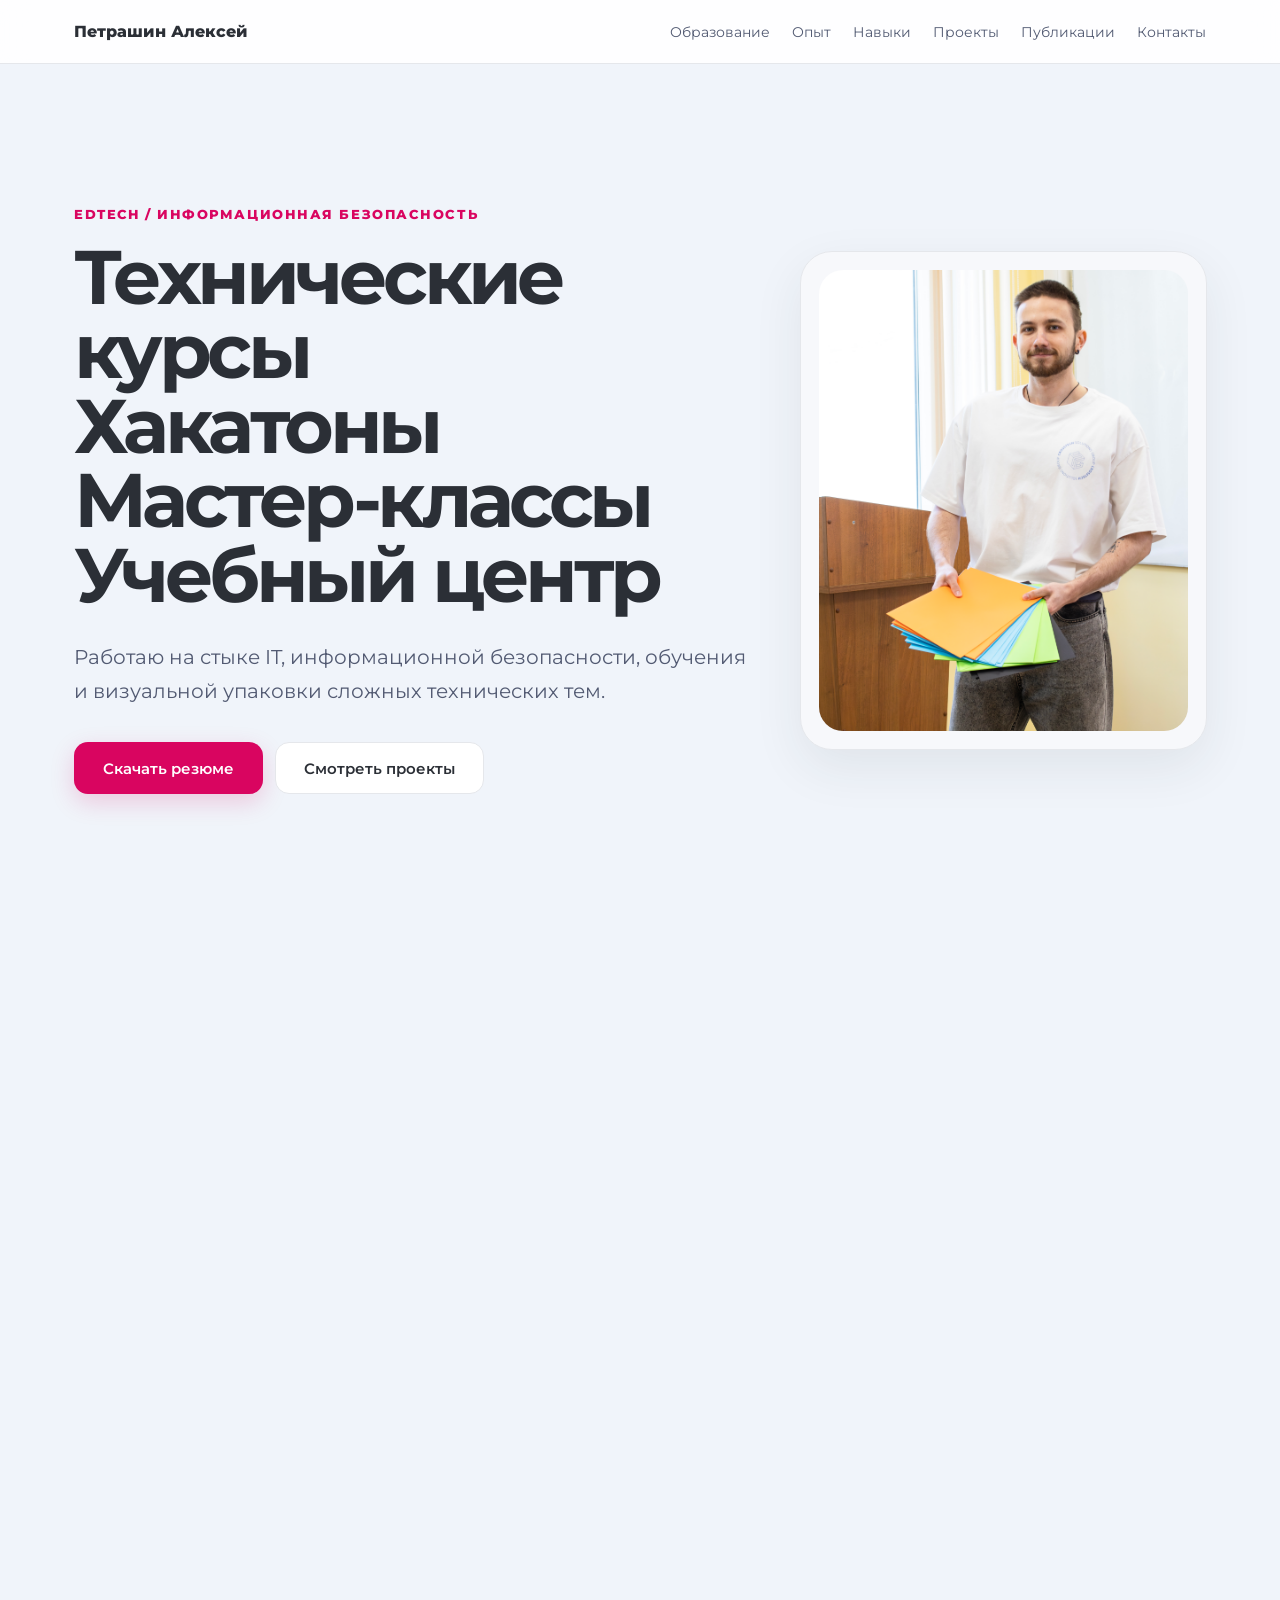
==== commit e1b7707e: "New page" ====
--- a/index.html
+++ b/index.html
@@ -256,6 +256,8 @@
 </footer>
 
 
+
+
   </main>
 <script src="script.js">
 </script>
--- a/css/style.css
+++ b/css/style.css
@@ -4,6 +4,10 @@
 @import url("./about.css");
 @import url("./paralax.css");
 @import url("./education.css");
+@import url("./stats.css");
+@import url("./skills.css");
+@import url("./footer.css");
+@import url("./experience.css");
 
 :root {
   --bg: #F0F4FA;
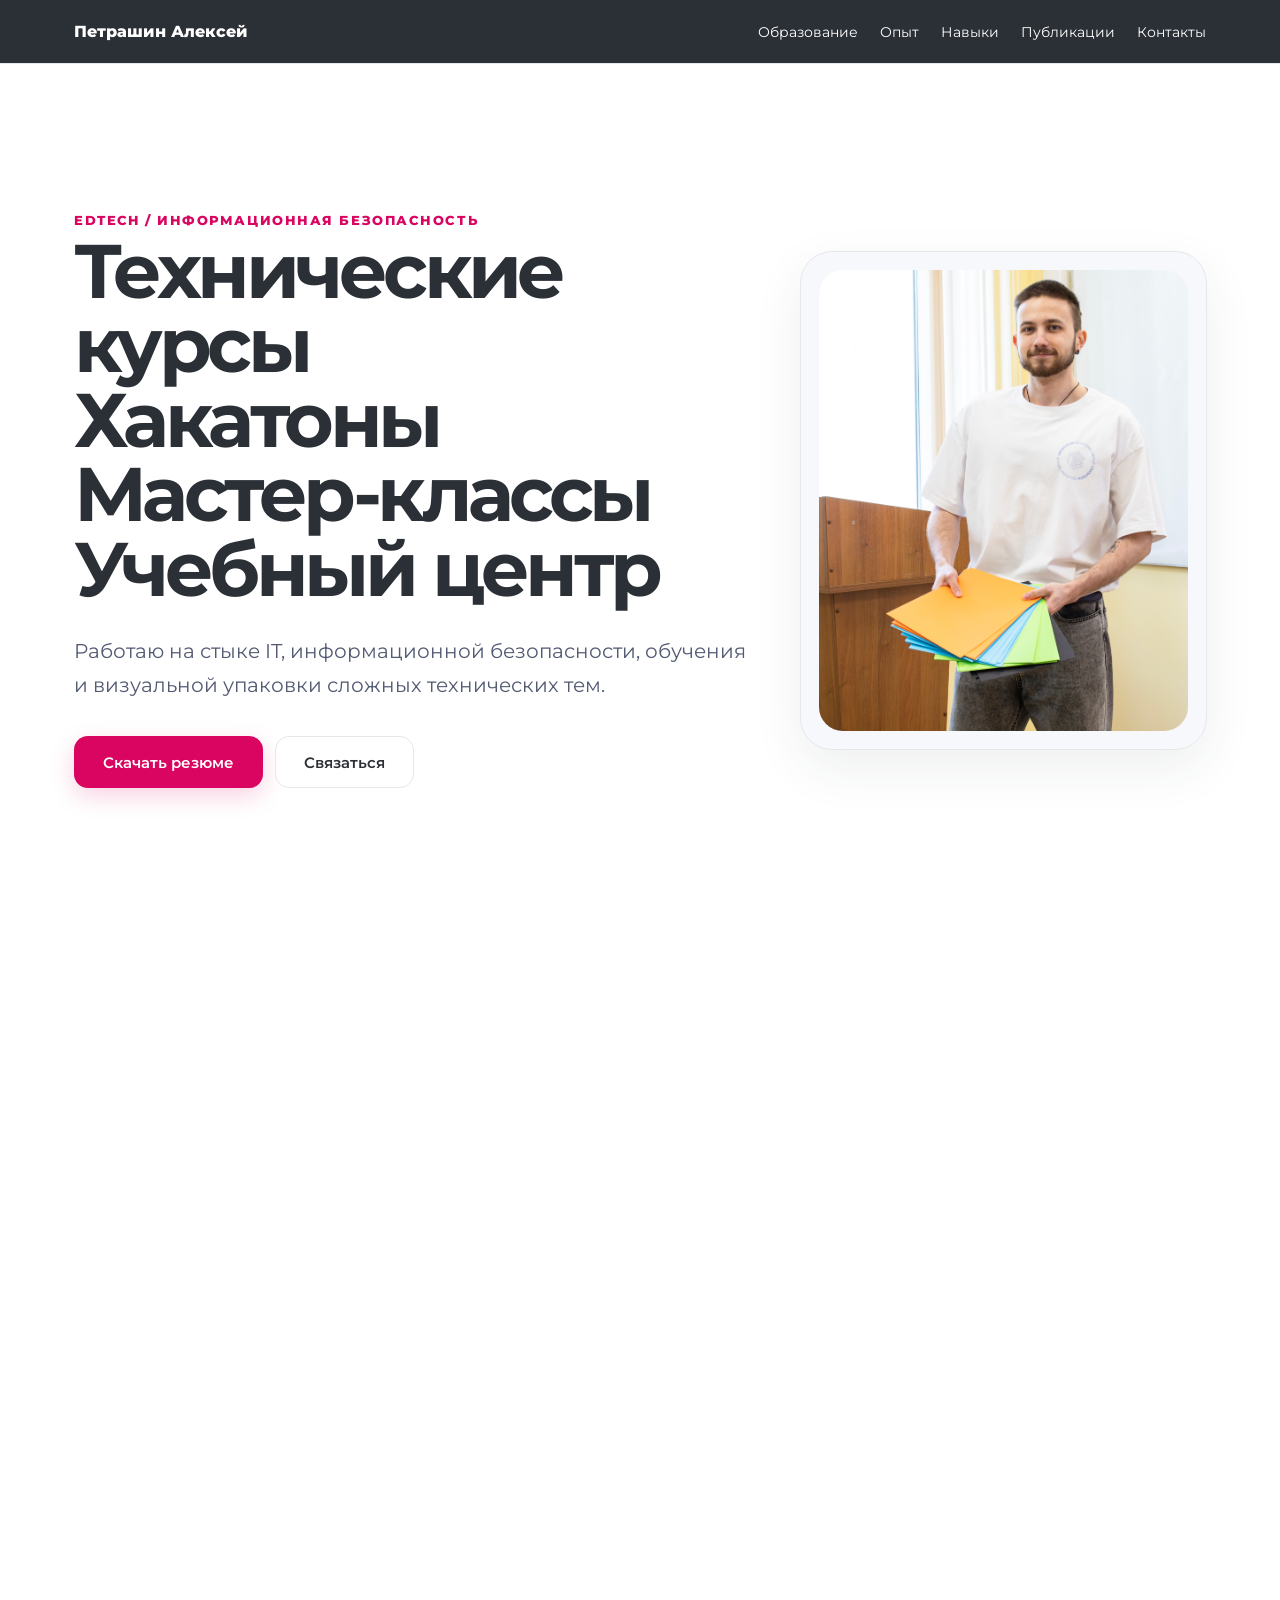
==== commit 09f2d23f: "New style. WARNING" ====
--- a/index.html
+++ b/index.html
@@ -16,12 +16,11 @@
 <body>
 
   <header class="site-header">
-    <a class="logo" href="#">Петрашин Алексей</a>
+    <a class="logo" href="#hero_start_card">Петрашин Алексей</a>
     <nav class="nav">
       <a href="#education">Образование</a>
       <a href="#experience">Опыт</a>
       <a href="#skills">Навыки</a>
-      <a href="#projects">Проекты</a>
       <a href="#publications">Публикации</a>
       <a href="#contacts">Контакты</a>
     </nav>
@@ -32,12 +31,10 @@
   <main>
 
 
-    <section class="hero">
+    <section class="hero" id="hero_start_card">
       <div class="hero-content">
-        <!-- <p class="eyebrow">IT / Education / Research</p> -->
         <p class="eyebrow">EdTech / Информационная безопасность</p>
         <h1>Технические курсы<br>Хакатоны<br>Мастер-классы<br> Учебный центр</h1>
-        <!-- <h1>Создаю образовательные продукты, технические курсы и практические IT-материалы</h1> -->
         <p class="hero-text">
           Работаю на стыке IT, информационной безопасности, обучения и визуальной упаковки сложных технических тем.
         </p>
@@ -45,8 +42,8 @@
           <a class="button primary" href="assets/files/resume.pdf" target="_blank">
           Скачать резюме
           </a>
-          <a class="button secondary" href="#projects">
-          Смотреть проекты
+          <a class="button secondary" href="#contacts">
+          Cвязаться
           </a>
         </div>
       </div>
@@ -64,7 +61,7 @@
           <span>выпускников учебного центра</span>
       </div>
       <div>
-          <strong>10+</strong>
+          <strong>16</strong>
           <span>разработанных курсов</span>
       </div>
       <div>
@@ -72,7 +69,7 @@
           <span>образовательных мероприятий</span>
       </div>
       <div>
-          <strong>4+</strong>
+          <strong>4</strong>
           <span>образовательных партнера</span>
       </div>
     </section>
@@ -197,7 +194,7 @@
 <section class="section" id="projects">
   <div class="section-head">
     <p class="eyebrow">Projects</p>
-    <h2>Реализованные проекты</h2>
+    <h2>Проекты</h2>
   </div>
 <div class="project-grid" id="projectsGrid"></div>
 </section>
@@ -206,7 +203,7 @@
 <!-- Skills -->
 <section class="section" id="skills">
   <div class="section-head">
-    <p class="eyebrow">Skills</p>
+    <p class="eyebrow">Hard / Soft</p>
     <h2>Ключевые компетенции</h2>
   </div>
 <div class="skill-grid" id="skillsGrid"></div>
--- a/css/style.css
+++ b/css/style.css
@@ -36,10 +36,10 @@
 
 body {
   margin: 0;
-  /* font-family: Inter, Arial, sans-serif; */
   font-family: "Montserrat", Arial, sans-serif;
   color: var(--text);
-  background: var(--bg);
+  /* background: var(--bg); */
+  background-color: #fff;
 }
 
 a {
@@ -60,3 +60,12 @@
   line-height: 0.98;
   letter-spacing: -0.06em;
 }
+
+.eyebrow {
+  margin: 0 0 6px;
+  color: var(--accent);
+  font-size: 13px;
+  font-weight: 800;
+  letter-spacing: 0.12em;
+  text-transform: uppercase;
+}
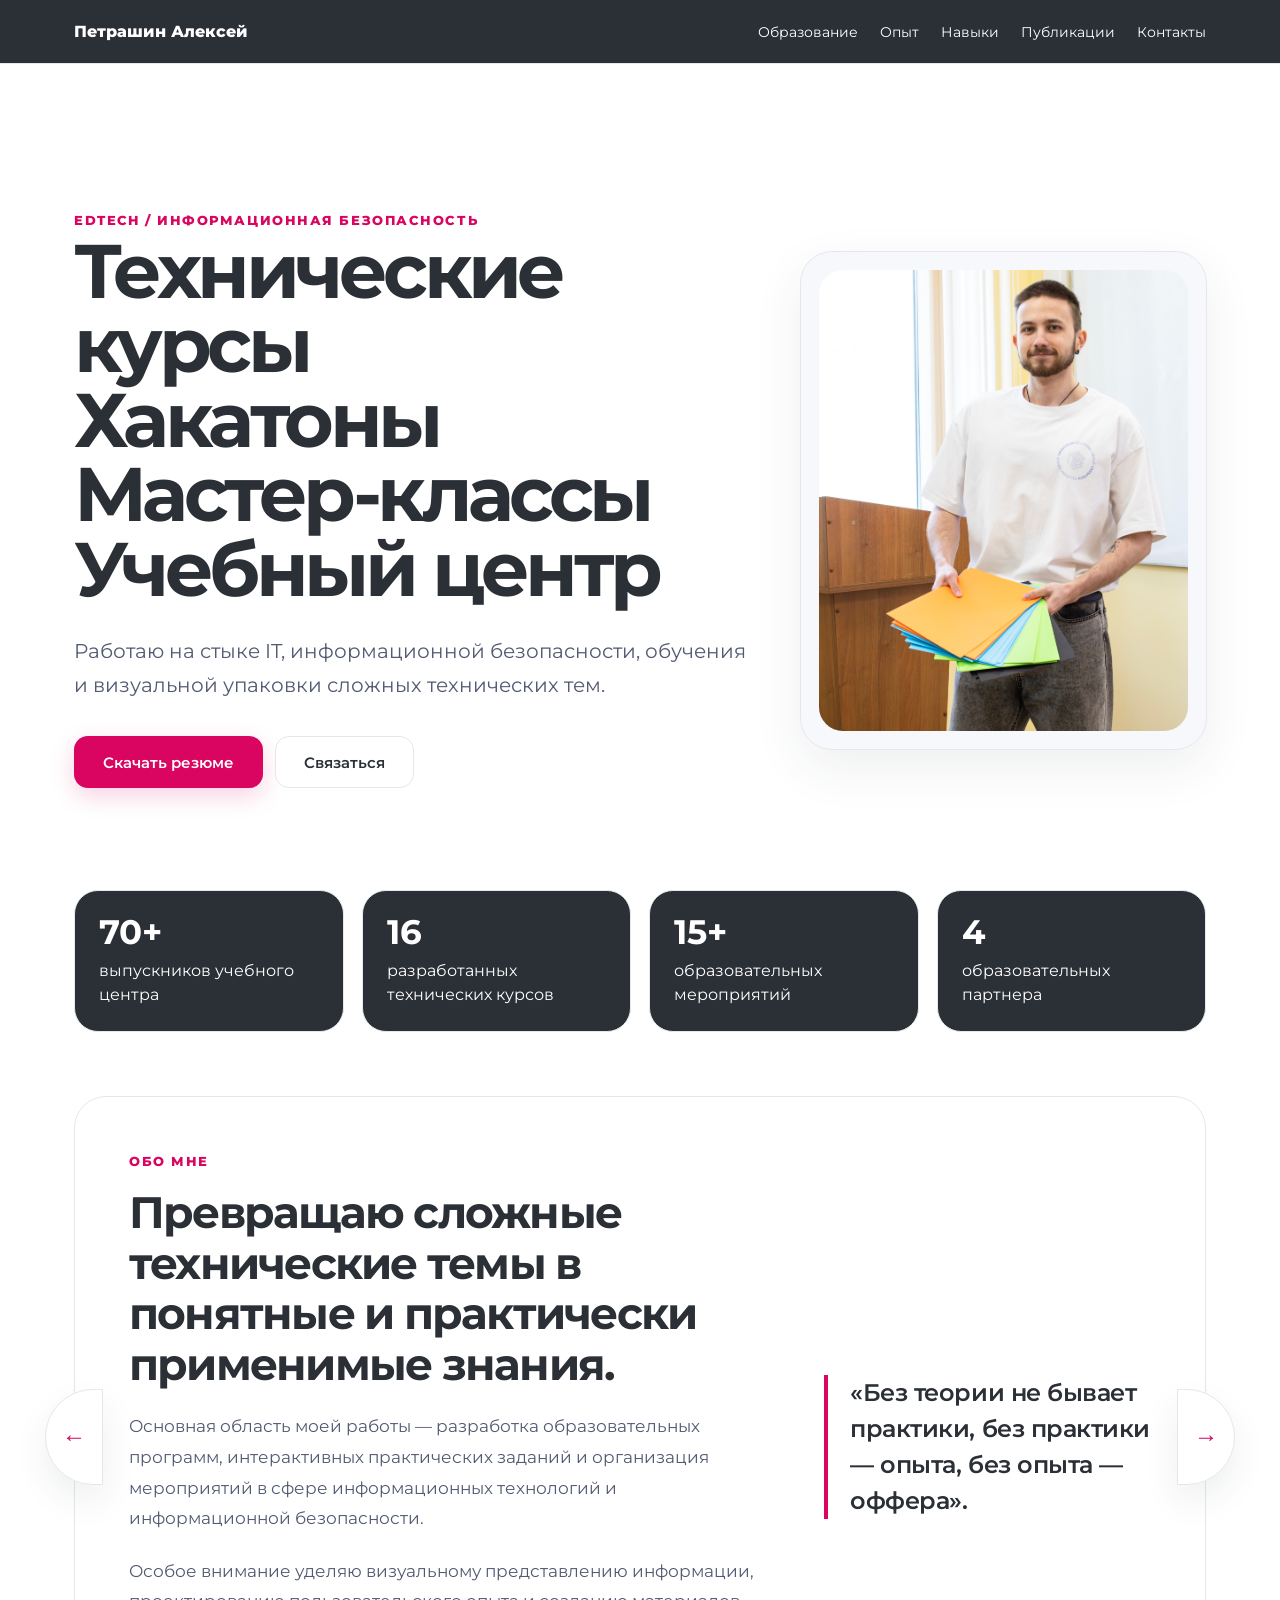
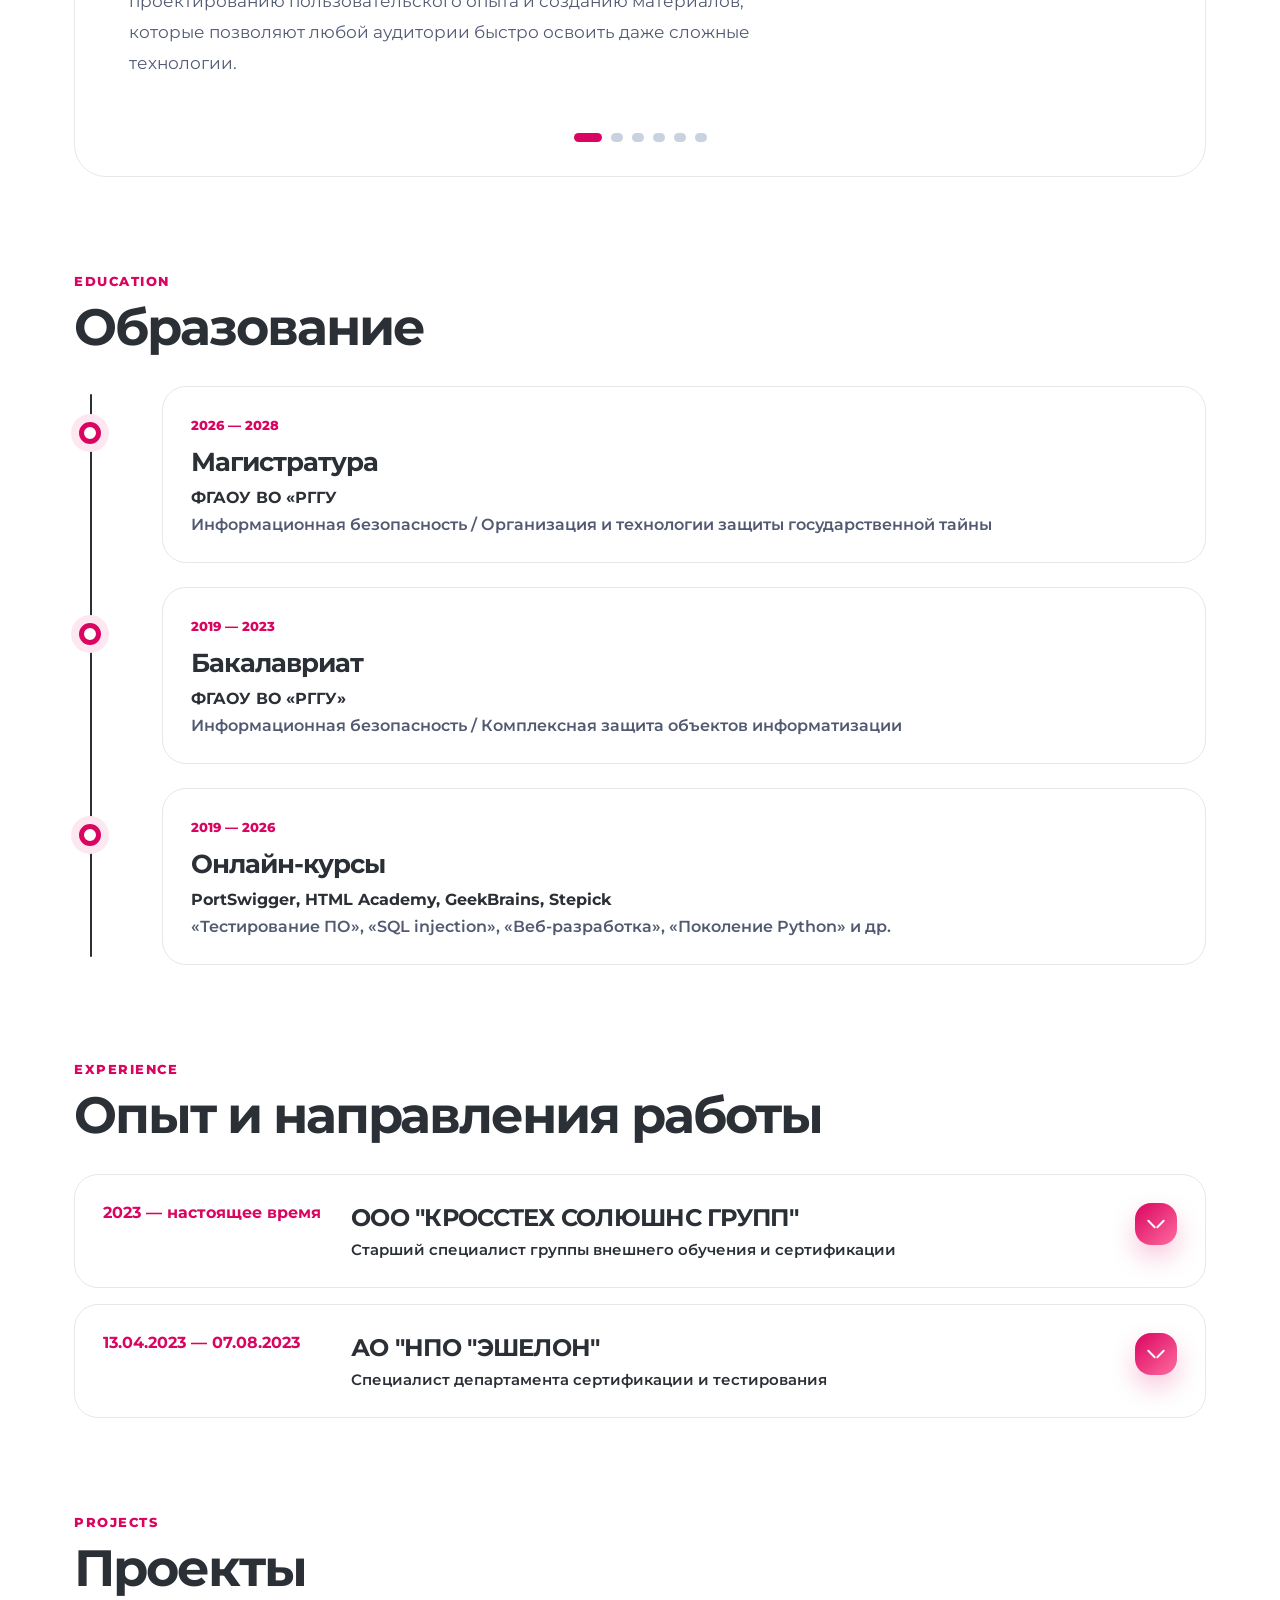
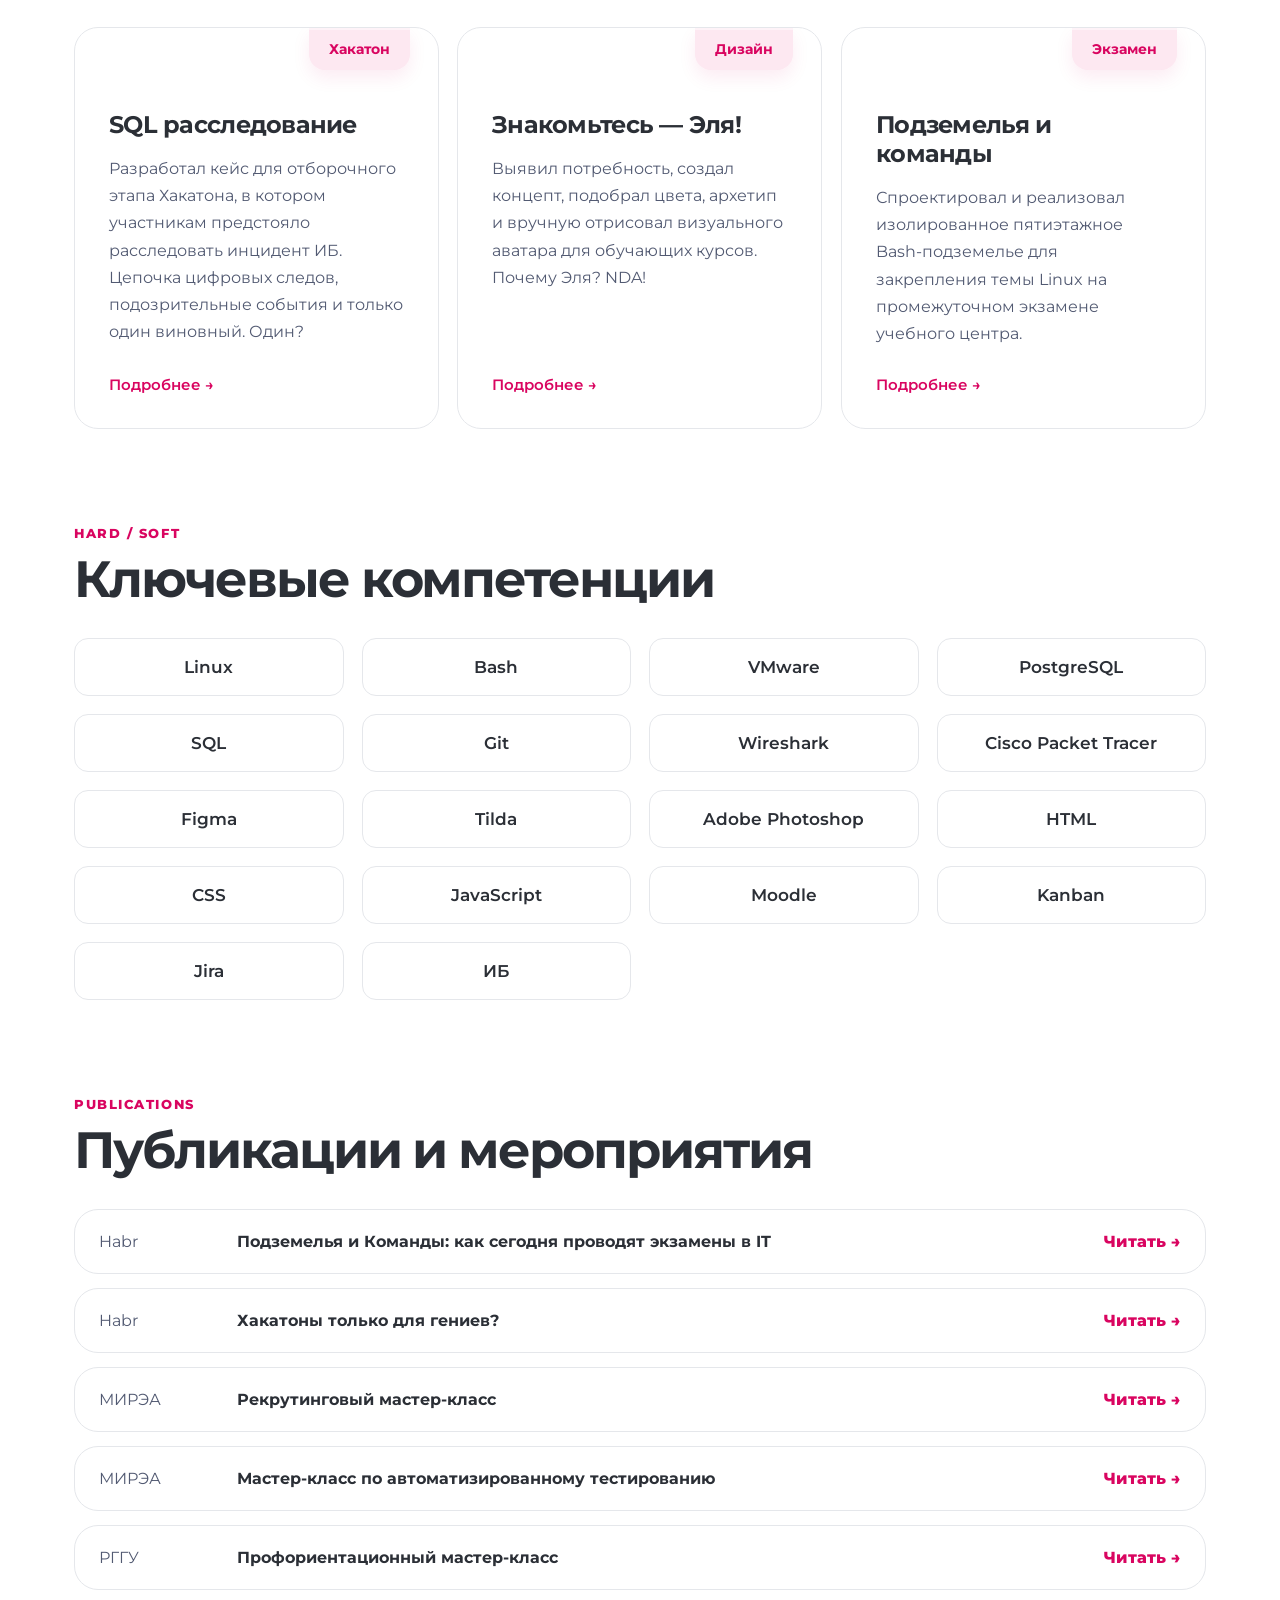
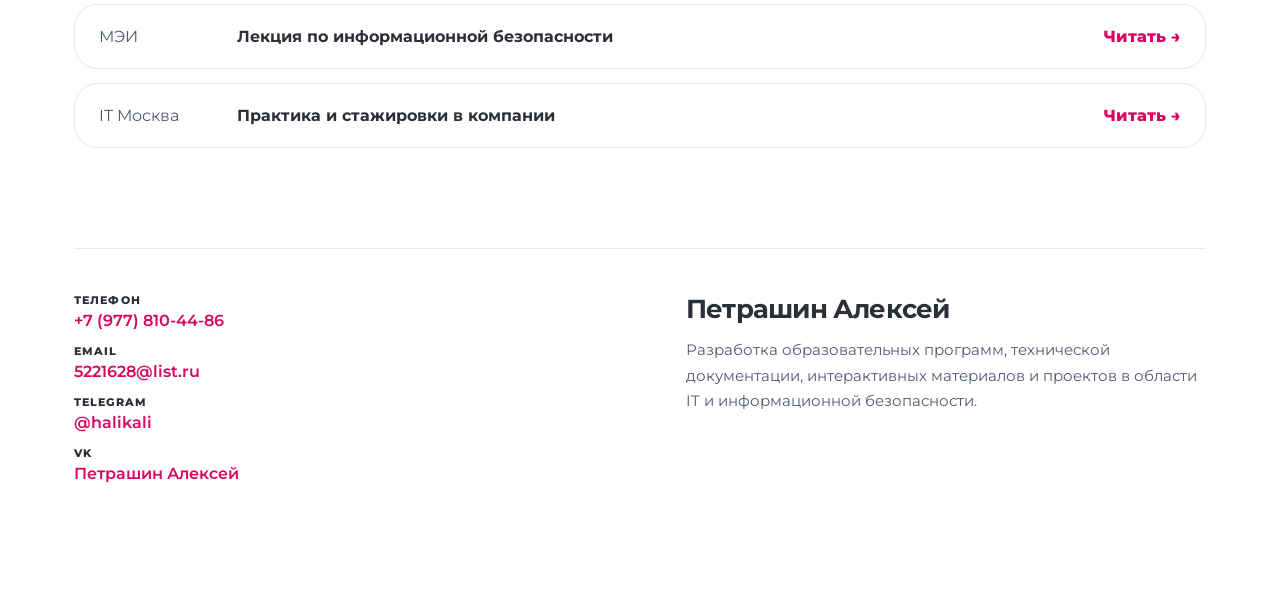
==== commit 62346da5: "Update pages" ====
--- a/index.html
+++ b/index.html
@@ -39,7 +39,7 @@
           Работаю на стыке IT, информационной безопасности, обучения и визуальной упаковки сложных технических тем.
         </p>
         <div class="hero-actions">
-          <a class="button primary" href="assets/files/resume.pdf" target="_blank">
+          <a class="button primary" href="Petrashin_Alexey.pdf" target="_blank">
           Скачать резюме
           </a>
           <a class="button secondary" href="#contacts">
@@ -62,7 +62,7 @@
       </div>
       <div>
           <strong>16</strong>
-          <span>разработанных курсов</span>
+          <span>разработанных технических курсов</span>
       </div>
       <div>
           <strong>15+</strong>
@@ -100,14 +100,14 @@
 
           <p>
             Основная область моей работы — разработка образовательных программ,
-            интерактивных практических заданий и технической документации в сфере
+            интерактивных практических заданий и организация мероприятий в сфере
             информационных технологий и информационной безопасности.
           </p>
 
           <p>
             Особое внимание уделяю визуальному представлению информации,
             проектированию пользовательского опыта и созданию материалов,
-            которые позволяют быстро освоить даже сложные технологии.
+            которые позволяют любой аудитории быстро освоить даже сложные технологии.
           </p>
         </div>
 
@@ -246,7 +246,7 @@
       </div>
       <div class="footer-item">
         <span>VK</span>
-        <a href="https://vk.com/id449569898" target="_blank">Alexey Petrashin</a>
+        <a href="https://vk.com/id449569898" target="_blank">Петрашин Алексей</a>
       </div>
     </div>
   </div>
--- a/css/style.css
+++ b/css/style.css
@@ -8,6 +8,7 @@
 @import url("./skills.css");
 @import url("./footer.css");
 @import url("./experience.css");
+@import url("./crime_sql.css");
 
 :root {
   --bg: #F0F4FA;
@@ -15,7 +16,7 @@
   --text: #2b2f36;
   --muted: #525a72;
   --line: #e5e7eb;
-  --accent: #d90560;
+  --accent: #D90560;
   --accent-soft: #fde8f1;
   --blue-soft: #e7f1fd;
 
